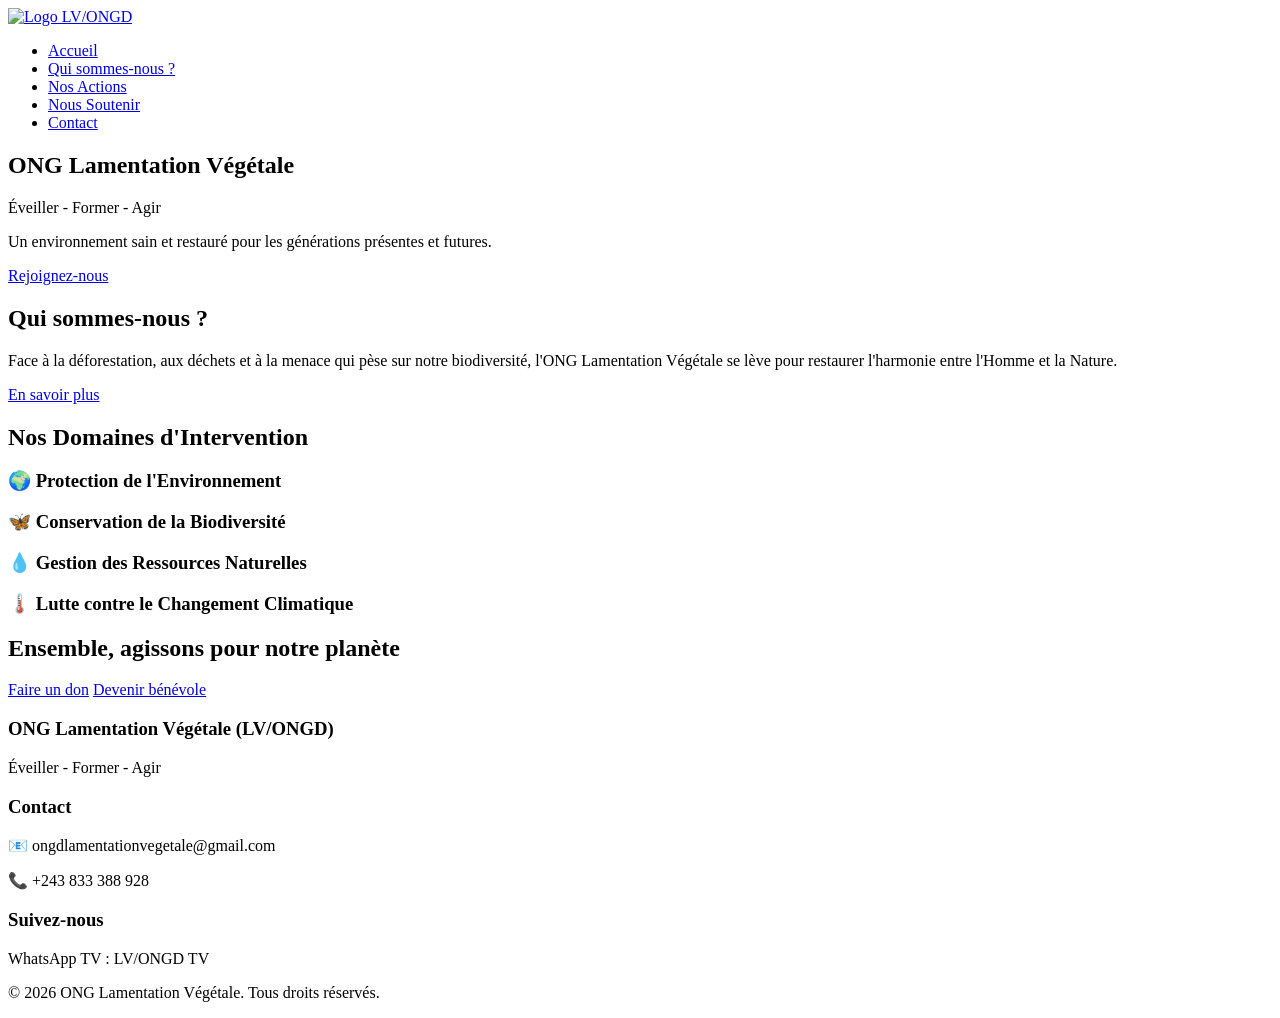
==== index.html @ e4515ab0 "Add initial HTML structure for ONG Lamentation Végétale" ====
<!DOCTYPE html>
<html lang="fr">
<head>
    <meta charset="UTF-8">
    <meta name="viewport" content="width=device-width, initial-scale=1.0">
    <title>ONG Lamentation Végétale (LV/ONGD)</title>
    <meta name="description" content="ONG Lamentation Végétale : protection de l'environnement, biodiversité et climat.">
    <link rel="stylesheet" href="assets/css/style.css">
    <link rel="icon" href="assets/images/logo.png">
</head>
<body>

<header>
    <nav>
        <a href="index.html">
            <img src="assets/images/logo.png" alt="Logo LV/ONGD" class="logo">
        </a>
        <ul>
            <li><a href="index.html">Accueil</a></li>
            <li><a href="qui-sommes-nous.html">Qui sommes-nous ?</a></li>
            <li><a href="nos-actions.html">Nos Actions</a></li>
            <li><a href="nous-soutenir.html">Nous Soutenir</a></li>
            <li><a href="contact.html">Contact</a></li>
        </ul>
    </nav>
</header>

<section class="hero">
    <h1>ONG Lamentation Végétale</h1>
    <p class="devise">Éveiller - Former - Agir</p>
    <p class="slogan">Un environnement sain et restauré pour les générations présentes et futures.</p>
    <a href="nous-soutenir.html" class="btn-primary">Rejoignez-nous</a>
</section>

<section class="presentation">
    <h2>Qui sommes-nous ?</h2>
    <p>Face à la déforestation, aux déchets et à la menace qui pèse sur notre biodiversité, l'ONG Lamentation Végétale se lève pour restaurer l'harmonie entre l'Homme et la Nature.</p>
    <a href="qui-sommes-nous.html" class="btn-secondary">En savoir plus</a>
</section>

<section class="domaines">
    <h2>Nos Domaines d'Intervention</h2>
    <div class="cards">
        <div class="card">
            <h3>🌍 Protection de l'Environnement</h3>
        </div>
        <div class="card">
            <h3>🦋 Conservation de la Biodiversité</h3>
        </div>
        <div class="card">
            <h3>💧 Gestion des Ressources Naturelles</h3>
        </div>
        <div class="card">
            <h3>🌡️ Lutte contre le Changement Climatique</h3>
        </div>
    </div>
</section>

<section class="cta">
    <h2>Ensemble, agissons pour notre planète</h2>
    <a href="nous-soutenir.html" class="btn-primary">Faire un don</a>
    <a href="contact.html" class="btn-secondary">Devenir bénévole</a>
</section>

<footer>
    <div class="footer-content">
        <div>
            <h3>ONG Lamentation Végétale (LV/ONGD)</h3>
            <p>Éveiller - Former - Agir</p>
        </div>
        <div>
            <h3>Contact</h3>
            <p>📧 ongdlamentationvegetale@gmail.com</p>
            <p>📞 +243 833 388 928</p>
        </div>
        <div>
            <h3>Suivez-nous</h3>
            <p>WhatsApp TV : LV/ONGD TV</p>
        </div>
    </div>
    <p class="copyright">© 2026 ONG Lamentation Végétale. Tous droits réservés.</p>
</footer>

</body>
</html>
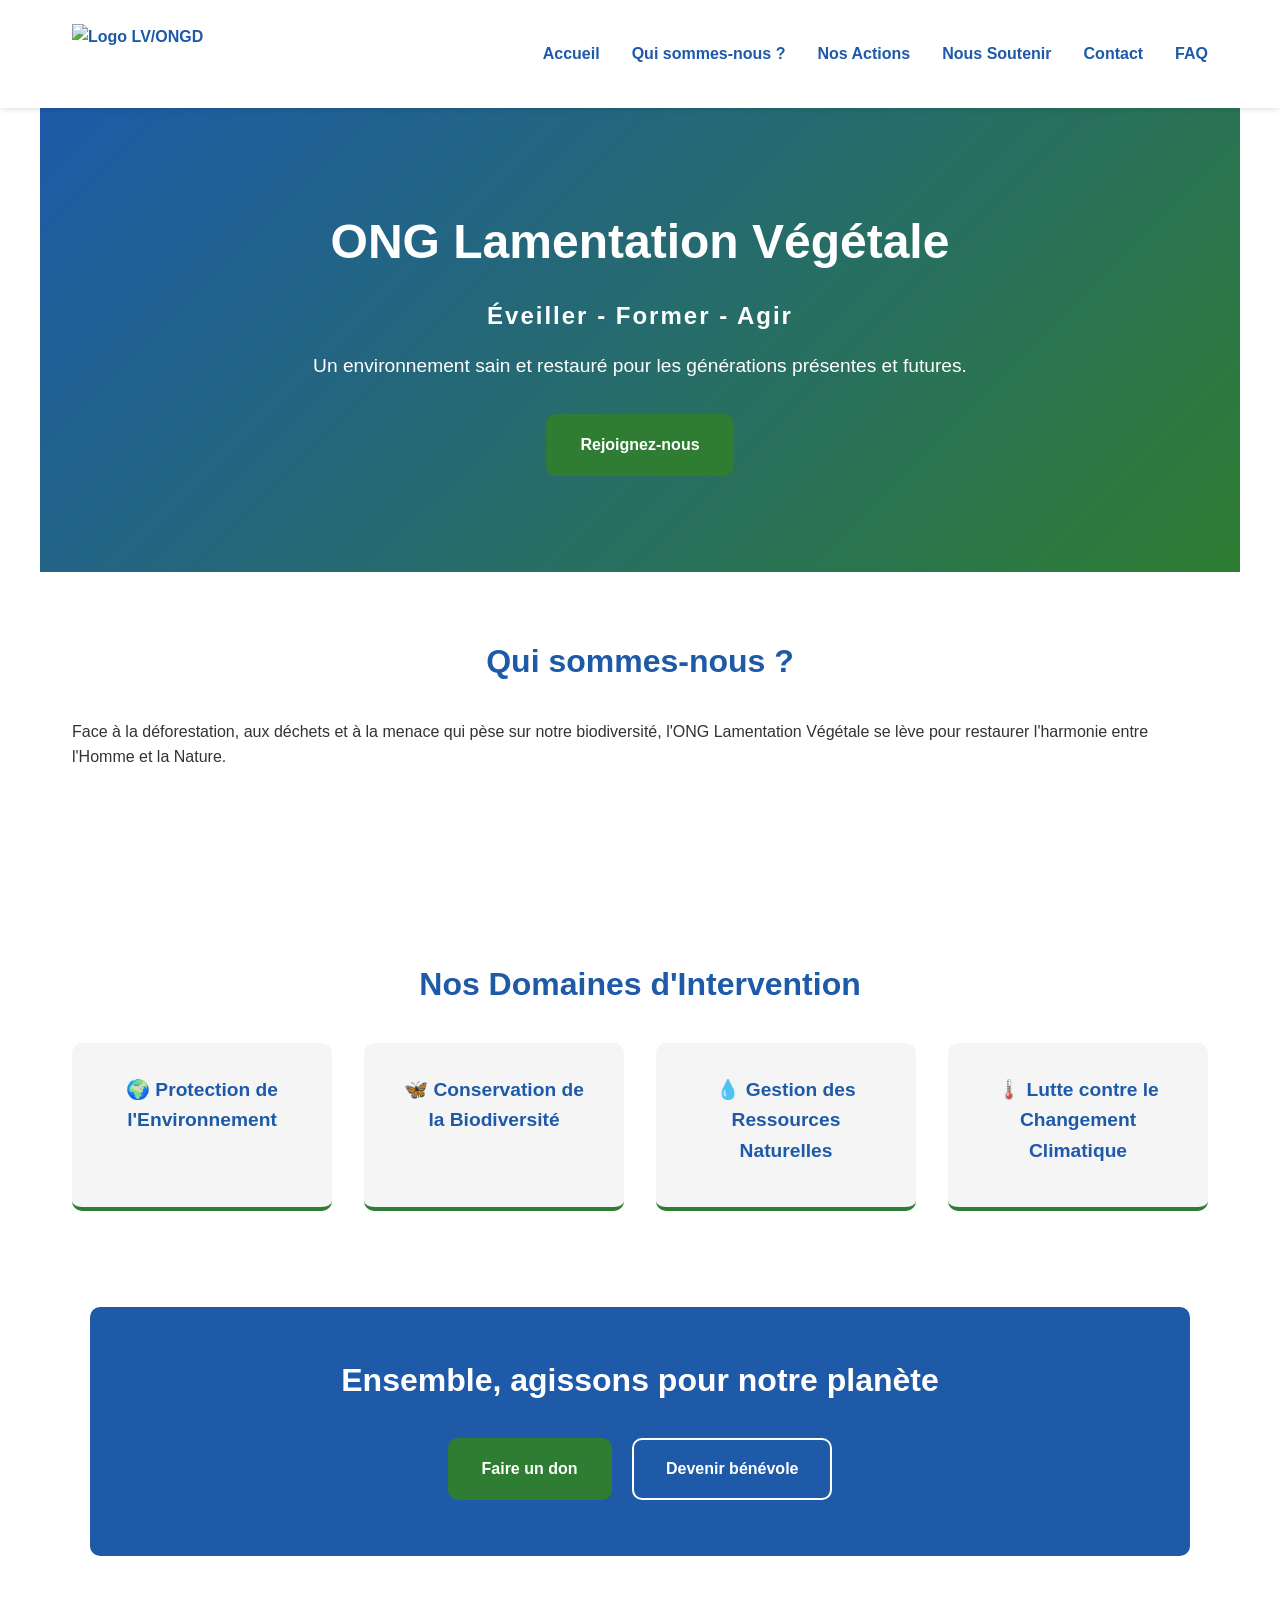
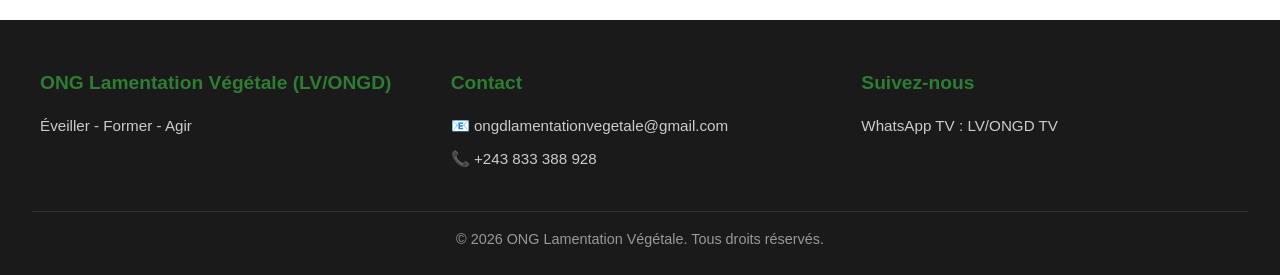
==== commit 0c33667b: "Add FAQ link to navigation menu" ====
--- a/index.html
+++ b/index.html
@@ -21,6 +21,7 @@
             <li><a href="nos-actions.html">Nos Actions</a></li>
             <li><a href="nous-soutenir.html">Nous Soutenir</a></li>
             <li><a href="contact.html">Contact</a></li>
+            <li><a href="faq.html">FAQ</a></li>
         </ul>
     </nav>
 </header>
--- a/assets/css/style.css
+++ b/assets/css/style.css
@@ -0,0 +1,819 @@
+/* ============================================
+   ONG LAMENTATION VÉGÉTALE (LV/ONGD)
+   Feuille de style principale
+   ============================================ */
+
+/* --------------------------------------------
+   1. VARIABLES GLOBALES
+   -------------------------------------------- */
+:root {
+    --bleu-fonce: #1E5AA8;
+    --bleu-clair: #4A90D9;
+    --vert: #2E7D32;
+    --vert-fonce: #1B5E20;
+    --blanc: #FFFFFF;
+    --gris-clair: #F5F5F5;
+    --gris-moyen: #E0E0E0;
+    --texte: #333333;
+    --texte-clair: #666666;
+    --ombre: 0 2px 5px rgba(0,0,0,0.1);
+    --ombre-forte: 0 4px 15px rgba(0,0,0,0.15);
+    --radius: 10px;
+    --transition: all 0.3s ease;
+}
+
+/* --------------------------------------------
+   2. RESET & BASE
+   -------------------------------------------- */
+* {
+    margin: 0;
+    padding: 0;
+    box-sizing: border-box;
+}
+
+html {
+    scroll-behavior: smooth;
+}
+
+body {
+    font-family: 'Open Sans', 'Segoe UI', Arial, sans-serif;
+    color: var(--texte);
+    line-height: 1.6;
+    background: var(--blanc);
+}
+
+img {
+    max-width: 100%;
+    height: auto;
+    display: block;
+}
+
+a {
+    color: var(--bleu-fonce);
+    text-decoration: none;
+    transition: var(--transition);
+}
+
+a:hover {
+    color: var(--vert);
+}
+
+/* --------------------------------------------
+   3. EN-TÊTE & NAVIGATION
+   -------------------------------------------- */
+header {
+    background: var(--blanc);
+    box-shadow: var(--ombre);
+    position: sticky;
+    top: 0;
+    z-index: 1000;
+}
+
+nav {
+    display: flex;
+    justify-content: space-between;
+    align-items: center;
+    padding: 1rem 2rem;
+    max-width: 1200px;
+    margin: 0 auto;
+}
+
+.logo {
+    height: 60px;
+    width: auto;
+}
+
+nav ul {
+    display: flex;
+    list-style: none;
+    gap: 2rem;
+}
+
+nav a {
+    text-decoration: none;
+    color: var(--bleu-fonce);
+    font-weight: 600;
+    font-size: 1rem;
+    padding: 0.5rem 0;
+    position: relative;
+    transition: var(--transition);
+}
+
+nav a:hover {
+    color: var(--vert);
+}
+
+nav a::after {
+    content: '';
+    position: absolute;
+    bottom: 0;
+    left: 0;
+    width: 0;
+    height: 2px;
+    background: var(--vert);
+    transition: width 0.3s;
+}
+
+nav a:hover::after {
+    width: 100%;
+}
+
+/* --------------------------------------------
+   4. BANNIÈRE (HERO)
+   -------------------------------------------- */
+.hero {
+    background: linear-gradient(135deg, var(--bleu-fonce), var(--vert));
+    color: var(--blanc);
+    padding: 6rem 2rem;
+    text-align: center;
+}
+
+.hero h1 {
+    font-size: 3rem;
+    margin-bottom: 1rem;
+    font-weight: 800;
+}
+
+.devise {
+    font-size: 1.5rem;
+    font-weight: bold;
+    margin-bottom: 1rem;
+    letter-spacing: 2px;
+}
+
+.slogan {
+    font-size: 1.2rem;
+    margin-bottom: 2rem;
+    max-width: 700px;
+    margin-left: auto;
+    margin-right: auto;
+}
+
+/* --------------------------------------------
+   5. BOUTONS
+   -------------------------------------------- */
+.btn-primary {
+    display: inline-block;
+    background: var(--vert);
+    color: var(--blanc);
+    padding: 1rem 2rem;
+    border-radius: var(--radius);
+    text-decoration: none;
+    font-weight: bold;
+    transition: var(--transition);
+    border: 2px solid var(--vert);
+    cursor: pointer;
+    font-size: 1rem;
+}
+
+.btn-primary:hover {
+    background: var(--vert-fonce);
+    border-color: var(--vert-fonce);
+    transform: translateY(-2px);
+    box-shadow: var(--ombre-forte);
+    color: var(--blanc);
+}
+
+.btn-secondary {
+    display: inline-block;
+    background: transparent;
+    color: var(--blanc);
+    border: 2px solid var(--blanc);
+    padding: 1rem 2rem;
+    border-radius: var(--radius);
+    text-decoration: none;
+    font-weight: bold;
+    transition: var(--transition);
+    cursor: pointer;
+    font-size: 1rem;
+}
+
+.btn-secondary:hover {
+    background: var(--blanc);
+    color: var(--bleu-fonce);
+    transform: translateY(-2px);
+}
+
+.btn-outline {
+    display: inline-block;
+    background: transparent;
+    color: var(--bleu-fonce);
+    border: 2px solid var(--bleu-fonce);
+    padding: 1rem 2rem;
+    border-radius: var(--radius);
+    text-decoration: none;
+    font-weight: bold;
+    transition: var(--transition);
+    cursor: pointer;
+    font-size: 1rem;
+}
+
+.btn-outline:hover {
+    background: var(--bleu-fonce);
+    color: var(--blanc);
+    transform: translateY(-2px);
+}
+
+/* --------------------------------------------
+   6. SECTIONS GÉNÉRALES
+   -------------------------------------------- */
+section {
+    padding: 4rem 2rem;
+    max-width: 1200px;
+    margin: 0 auto;
+}
+
+section h2 {
+    font-size: 2rem;
+    color: var(--bleu-fonce);
+    margin-bottom: 2rem;
+    text-align: center;
+}
+
+/* --------------------------------------------
+   7. PAGE HEADER (pour pages internes)
+   -------------------------------------------- */
+.page-header {
+    background: linear-gradient(135deg, var(--bleu-fonce), var(--vert));
+    color: var(--blanc);
+    padding: 4rem 2rem;
+    text-align: center;
+    max-width: 100%;
+}
+
+.page-header h1 {
+    font-size: 2.5rem;
+    margin-bottom: 0.5rem;
+    font-weight: 800;
+}
+
+.page-header p {
+    font-size: 1.2rem;
+    opacity: 0.95;
+}
+
+/* --------------------------------------------
+   8. CONTENU (pages internes)
+   -------------------------------------------- */
+.content {
+    max-width: 900px;
+    margin: 0 auto;
+    padding: 3rem 2rem;
+}
+
+.content h2 {
+    color: var(--bleu-fonce);
+    margin-top: 2rem;
+    margin-bottom: 1rem;
+    font-size: 1.8rem;
+    text-align: left;
+    border-bottom: 3px solid var(--vert);
+    padding-bottom: 0.5rem;
+}
+
+.content h3 {
+    color: var(--vert);
+    margin-top: 1.5rem;
+    margin-bottom: 0.5rem;
+    font-size: 1.3rem;
+}
+
+.content p {
+    margin-bottom: 1rem;
+    text-align: justify;
+    font-size: 1.05rem;
+}
+
+.content ul {
+    margin-left: 2rem;
+    margin-bottom: 1.5rem;
+}
+
+.content li {
+    margin-bottom: 0.5rem;
+    font-size: 1.05rem;
+}
+
+/* --------------------------------------------
+   9. CITATION (BLOCKQUOTE)
+   -------------------------------------------- */
+blockquote {
+    background: var(--gris-clair);
+    border-left: 5px solid var(--vert);
+    padding: 1.5rem;
+    margin: 1.5rem 0;
+    font-style: italic;
+    font-size: 1.2rem;
+    color: var(--bleu-fonce);
+    border-radius: 0 var(--radius) var(--radius) 0;
+}
+
+/* --------------------------------------------
+   10. BOÎTE DEVISE
+   -------------------------------------------- */
+.devise-box {
+    background: var(--gris-clair);
+    padding: 2rem;
+    border-radius: var(--radius);
+    text-align: center;
+    margin: 2rem 0;
+    border: 2px solid var(--vert);
+}
+
+.devise-box h3 {
+    color: var(--bleu-fonce);
+    font-size: 1.5rem;
+    margin-bottom: 1rem;
+    letter-spacing: 2px;
+}
+
+.devise-box p {
+    text-align: center;
+    margin-bottom: 0.5rem;
+}
+
+/* --------------------------------------------
+   11. CARTES (Domaines d'intervention)
+   -------------------------------------------- */
+.cards {
+    display: grid;
+    grid-template-columns: repeat(auto-fit, minmax(250px, 1fr));
+    gap: 2rem;
+}
+
+.card {
+    background: var(--gris-clair);
+    padding: 2rem;
+    border-radius: var(--radius);
+    text-align: center;
+    transition: var(--transition);
+    border-bottom: 4px solid var(--vert);
+}
+
+.card:hover {
+    transform: translateY(-5px);
+    box-shadow: var(--ombre-forte);
+    background: var(--blanc);
+}
+
+.card h3 {
+    color: var(--bleu-fonce);
+    font-size: 1.2rem;
+    margin-bottom: 0.5rem;
+}
+
+.card p {
+    color: var(--texte-clair);
+    font-size: 0.95rem;
+}
+
+/* --------------------------------------------
+   12. APPEL À L'ACTION (CTA)
+   -------------------------------------------- */
+.cta {
+    background: var(--bleu-fonce);
+    color: var(--blanc);
+    text-align: center;
+    border-radius: var(--radius);
+    padding: 3rem 2rem;
+    margin: 2rem auto;
+    max-width: 1100px;
+}
+
+.cta h2 {
+    color: var(--blanc);
+    margin-bottom: 1.5rem;
+}
+
+.cta a {
+    margin: 0.5rem;
+}
+
+/* --------------------------------------------
+   13. GALERIE PHOTOS
+   -------------------------------------------- */
+.galerie {
+    display: grid;
+    grid-template-columns: repeat(auto-fit, minmax(250px, 1fr));
+    gap: 1rem;
+    padding: 2rem 0;
+}
+
+.galerie img {
+    width: 100%;
+    height: 250px;
+    object-fit: cover;
+    border-radius: var(--radius);
+    transition: var(--transition);
+    cursor: pointer;
+}
+
+.galerie img:hover {
+    transform: scale(1.05);
+    box-shadow: var(--ombre-forte);
+}
+
+/* --------------------------------------------
+   14. FORMULAIRES
+   -------------------------------------------- */
+form {
+    max-width: 600px;
+    margin: 2rem auto;
+    padding: 2rem;
+    background: var(--gris-clair);
+    border-radius: var(--radius);
+}
+
+form label {
+    display: block;
+    margin-bottom: 0.5rem;
+    color: var(--bleu-fonce);
+    font-weight: 600;
+}
+
+form input,
+form textarea,
+form select {
+    width: 100%;
+    padding: 0.8rem;
+    margin-bottom: 1rem;
+    border: 2px solid var(--gris-moyen);
+    border-radius: 5px;
+    font-size: 1rem;
+    font-family: inherit;
+    transition: var(--transition);
+}
+
+form input:focus,
+form textarea:focus,
+form select:focus {
+    outline: none;
+    border-color: var(--vert);
+    box-shadow: 0 0 0 3px rgba(46, 125, 50, 0.1);
+}
+
+form textarea {
+    min-height: 150px;
+    resize: vertical;
+}
+
+form button {
+    width: 100%;
+    margin-top: 0.5rem;
+}
+
+/* --------------------------------------------
+   15. FAQ (Accordéon)
+   -------------------------------------------- */
+.faq-item {
+    background: var(--gris-clair);
+    border-radius: var(--radius);
+    margin-bottom: 1rem;
+    overflow: hidden;
+    border-left: 5px solid var(--vert);
+}
+
+.faq-question {
+    padding: 1.5rem;
+    font-weight: 700;
+    color: var(--bleu-fonce);
+    cursor: pointer;
+    font-size: 1.1rem;
+    display: flex;
+    justify-content: space-between;
+    align-items: center;
+    transition: var(--transition);
+}
+
+.faq-question:hover {
+    background: var(--gris-moyen);
+}
+
+.faq-answer {
+    padding: 0 1.5rem 1.5rem;
+    color: var(--texte);
+    font-size: 1rem;
+    line-height: 1.7;
+}
+
+/* --------------------------------------------
+   16. CONTACT INFO
+   -------------------------------------------- */
+.contact-info {
+    display: grid;
+    grid-template-columns: repeat(auto-fit, minmax(250px, 1fr));
+    gap: 2rem;
+    margin: 2rem 0;
+}
+
+.contact-card {
+    background: var(--gris-clair);
+    padding: 2rem;
+    border-radius: var(--radius);
+    text-align: center;
+    border-top: 4px solid var(--vert);
+}
+
+.contact-card h3 {
+    color: var(--bleu-fonce);
+    margin-bottom: 1rem;
+}
+
+.contact-card p {
+    color: var(--texte);
+    margin-bottom: 0.5rem;
+}
+
+.contact-card a {
+    color: var(--vert);
+    font-weight: 600;
+}
+
+/* --------------------------------------------
+   17. PIED DE PAGE
+   -------------------------------------------- */
+footer {
+    background: #1a1a1a;
+    color: var(--blanc);
+    padding: 3rem 2rem 1rem;
+    margin-top: 4rem;
+}
+
+.footer-content {
+    display: grid;
+    grid-template-columns: repeat(auto-fit, minmax(250px, 1fr));
+    gap: 2rem;
+    max-width: 1200px;
+    margin: 0 auto;
+}
+
+footer h3 {
+    color: var(--vert);
+    margin-bottom: 1rem;
+    font-size: 1.2rem;
+}
+
+footer p {
+    margin-bottom: 0.5rem;
+    color: #CCCCCC;
+    font-size: 0.95rem;
+}
+
+footer a {
+    color: var(--vert);
+}
+
+footer a:hover {
+    color: var(--bleu-clair);
+}
+
+.copyright {
+    text-align: center;
+    margin-top: 2rem;
+    padding-top: 1rem;
+    border-top: 1px solid #333;
+    color: #999999;
+    font-size: 0.9rem;
+}
+
+/* --------------------------------------------
+   18. RESPONSIVE (Mobile & Tablette)
+   -------------------------------------------- */
+@media (max-width: 768px) {
+    nav {
+        flex-direction: column;
+        gap: 1rem;
+        padding: 1rem;
+    }
+    
+    .logo {
+        height: 50px;
+    }
+    
+    nav ul {
+        flex-direction: column;
+        text-align: center;
+        gap: 0.5rem;
+        width: 100%;
+    }
+    
+    nav a {
+        display: block;
+        padding: 0.5rem;
+    }
+    
+    .hero {
+        padding: 4rem 1rem;
+    }
+    
+    .hero h1 {
+        font-size: 2rem;
+    }
+    
+    .devise {
+        font-size: 1.2rem;
+    }
+    
+    .slogan {
+        font-size: 1rem;
+    }
+    
+    .page-header {
+        padding: 3rem 1rem;
+    }
+    
+    .page-header h1 {
+        font-size: 1.8rem;
+    }
+    
+    section {
+        padding: 3rem 1rem;
+    }
+    
+    section h2 {
+        font-size: 1.6rem;
+    }
+    
+    .content {
+        padding: 2rem 1rem;
+    }
+    
+    .content h2 {
+        font-size: 1.5rem;
+    }
+    
+    .cta {
+        padding: 2rem 1rem;
+    }
+    
+    .cta a {
+        display: block;
+        margin: 0.5rem 0;
+    }
+    
+    .galerie {
+        grid-template-columns: 1fr;
+    }
+    
+    form {
+        padding: 1.5rem;
+    }
+}
+
+@media (max-width: 480px) {
+    .hero h1 {
+        font-size: 1.6rem;
+    }
+    
+    .devise {
+        font-size: 1rem;
+        letter-spacing: 1px;
+    }
+    
+    .btn-primary,
+    .btn-secondary,
+    .btn-outline {
+        display: block;
+        width: 100%;
+        text-align: center;
+        margin: 0.5rem 0;
+    }
+}
+
+/* --------------------------------------------
+   19. UTILITAIRES
+   -------------------------------------------- */
+.text-center {
+    text-align: center;
+}
+
+.mt-1 { margin-top: 1rem; }
+.mt-2 { margin-top: 2rem; }
+.mb-1 { margin-bottom: 1rem; }
+.mb-2 { margin-bottom: 2rem; }
+
+.highlight {
+    color: var(--vert);
+    font-weight: bold;
+}
+
+/* --------------------------------------------
+   20. ANIMATIONS
+   -------------------------------------------- */
+@keyframes fadeIn {
+    from {
+        opacity: 0;
+        transform: translateY(20px);
+    }
+    to {
+        opacity: 1;
+        transform: translateY(0);
+    }
+}
+
+.hero h1,
+.hero .devise,
+.hero .slogan {
+    animation: fadeIn 1s ease-out;
+}
+
+.card {
+    animation: fadeIn 0.6s ease-out;
+}
+/* --------------------------------------------
+   BOÎTE DE DON / BÉNÉVOLAT / PARTENARIAT
+   -------------------------------------------- */
+.don-box {
+    background: var(--gris-clair);
+    padding: 2rem;
+    border-radius: var(--radius);
+    margin: 1.5rem 0;
+    border-left: 5px solid var(--vert);
+}
+
+.don-box h4 {
+    color: var(--bleu-fonce);
+    font-size: 1.2rem;
+    margin-bottom: 1rem;
+}
+
+.don-box p {
+    margin-bottom: 0.5rem;
+    text-align: left;
+}
+
+.don-box ul {
+    margin-left: 1.5rem;
+    margin-bottom: 1.5rem;
+}
+
+.don-box li {
+    margin-bottom: 0.5rem;
+}
+
+.don-box .btn-primary {
+    margin-top: 1rem;
+}
+
+.share-box {
+    background: var(--bleu-fonce);
+    color: var(--blanc);
+    padding: 1.5rem;
+    border-radius: var(--radius);
+    text-align: center;
+    margin: 1.5rem 0;
+}
+
+.share-box a {
+    color: var(--blanc);
+    text-decoration: underline;
+    font-weight: bold;
+}
+
+.share-box a:hover {
+    color: #FFD700;
+   }
+/* --------------------------------------------
+   FAQ - ACCORDÉON
+   -------------------------------------------- */
+.faq-item {
+    background: var(--gris-clair);
+    border-radius: var(--radius);
+    margin-bottom: 1rem;
+    overflow: hidden;
+    border-left: 5px solid var(--vert);
+    transition: var(--transition);
+}
+
+.faq-item:hover {
+    box-shadow: var(--ombre);
+}
+
+.faq-question {
+    padding: 1.5rem;
+    font-weight: 700;
+    color: var(--bleu-fonce);
+    cursor: pointer;
+    font-size: 1.1rem;
+    transition: var(--transition);
+}
+
+.faq-question:hover {
+    background: var(--gris-moyen);
+}
+
+.faq-answer {
+    padding: 0 1.5rem 1.5rem;
+    color: var(--texte);
+    font-size: 1rem;
+    line-height: 1.7;
+    display: none;
+}
+
+.faq-item:hover .faq-answer {
+    display: block;
+}
+
+/* --------------------------------------------
+   FIN DU FICHIER
+   -------------------------------------------- */
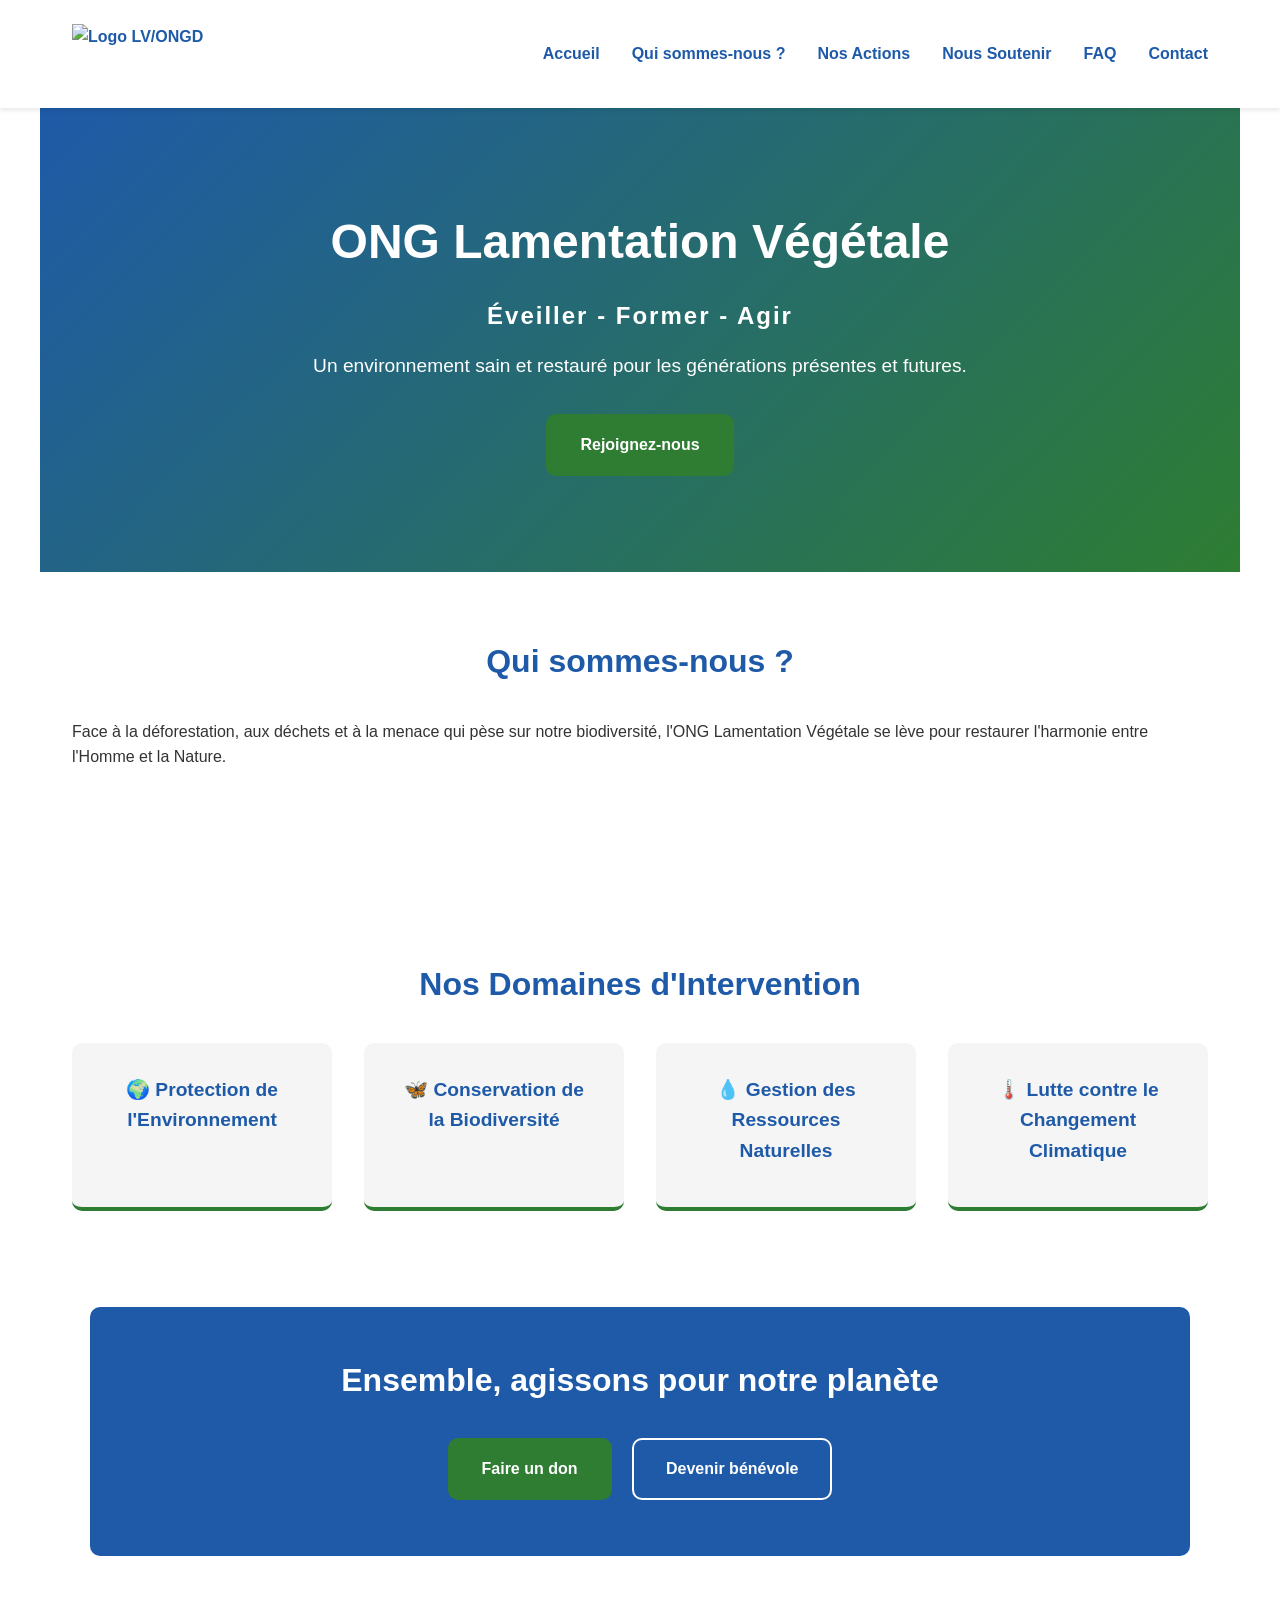
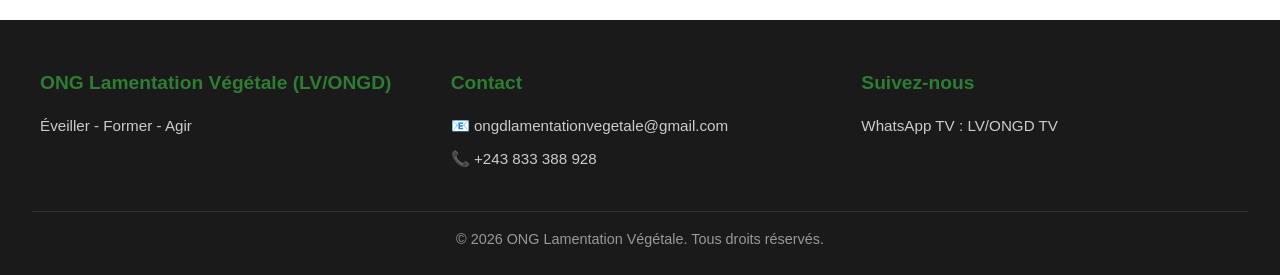
==== commit 24963b47: "Reorder Contact link in navigation menu" ====
--- a/index.html
+++ b/index.html
@@ -20,8 +20,8 @@
             <li><a href="qui-sommes-nous.html">Qui sommes-nous ?</a></li>
             <li><a href="nos-actions.html">Nos Actions</a></li>
             <li><a href="nous-soutenir.html">Nous Soutenir</a></li>
+            <li><a href="faq.html">FAQ</a></li>
             <li><a href="contact.html">Contact</a></li>
-            <li><a href="faq.html">FAQ</a></li>
         </ul>
     </nav>
 </header>
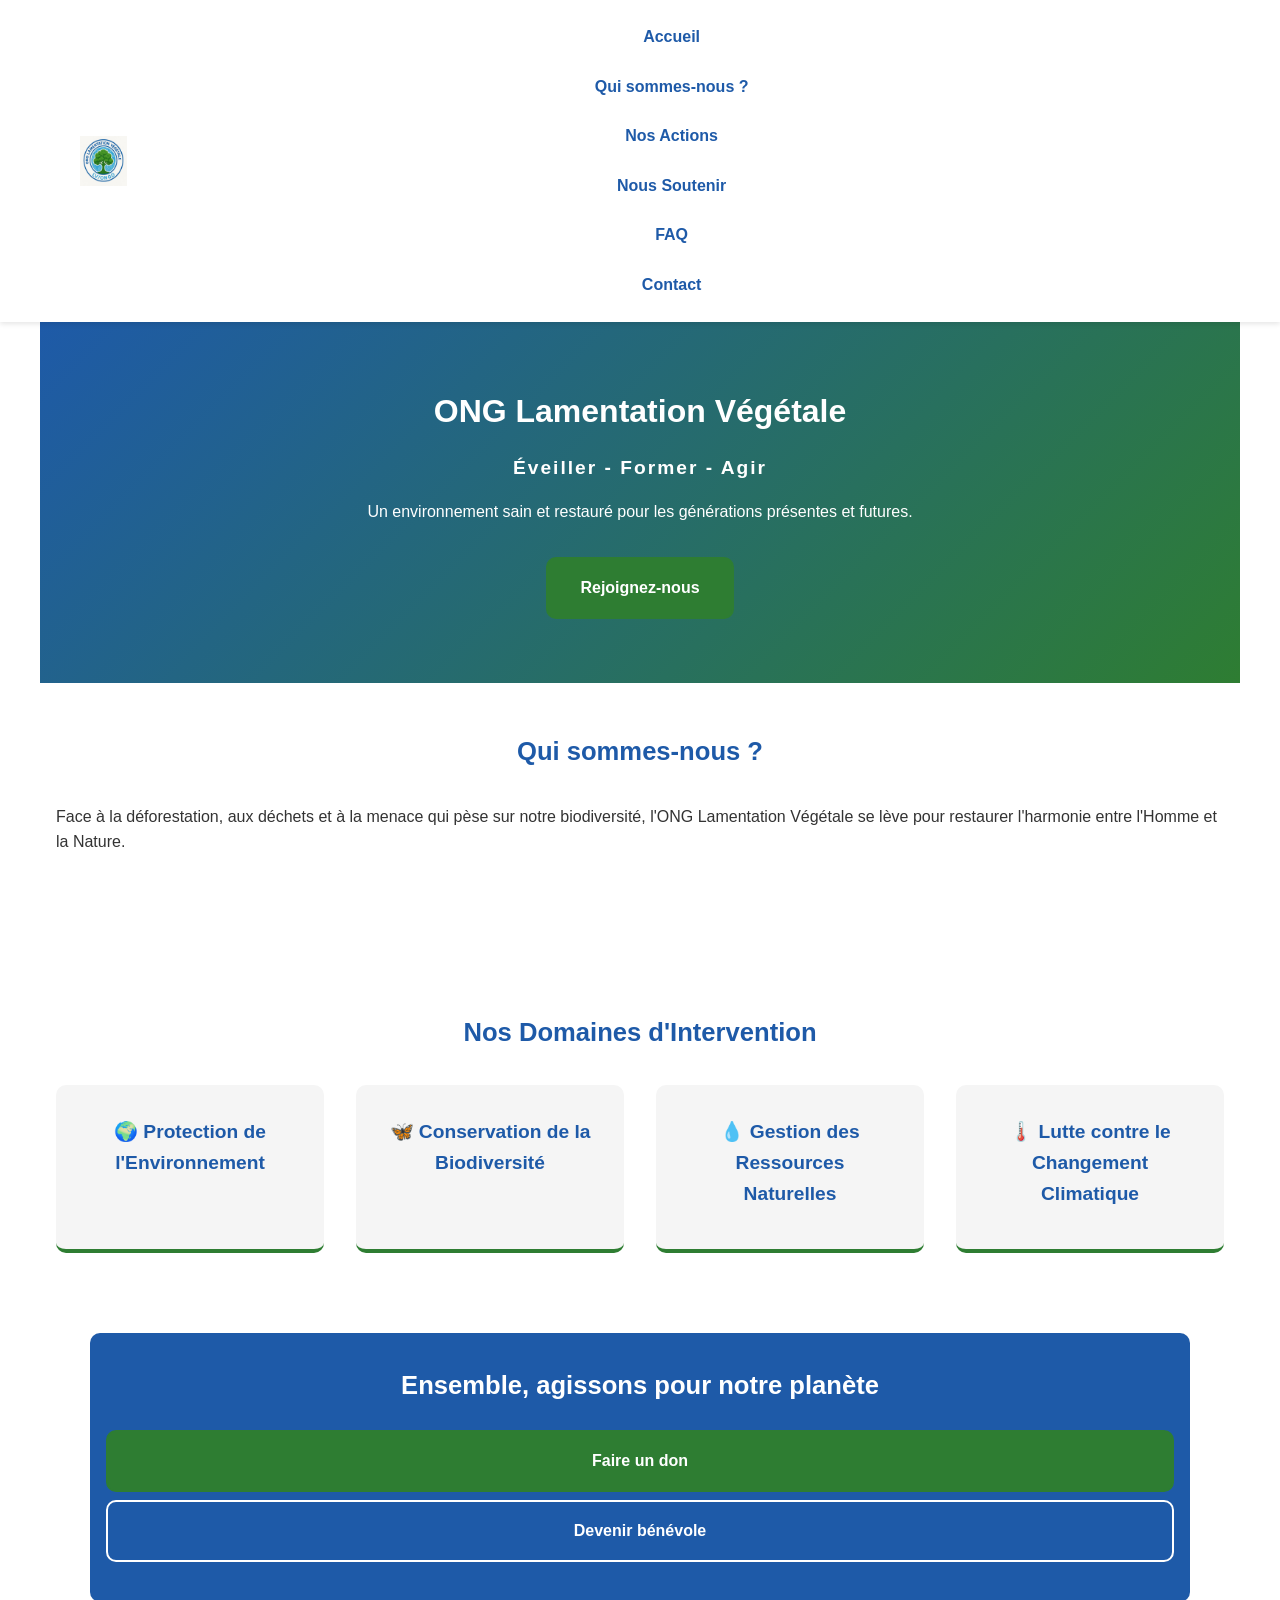
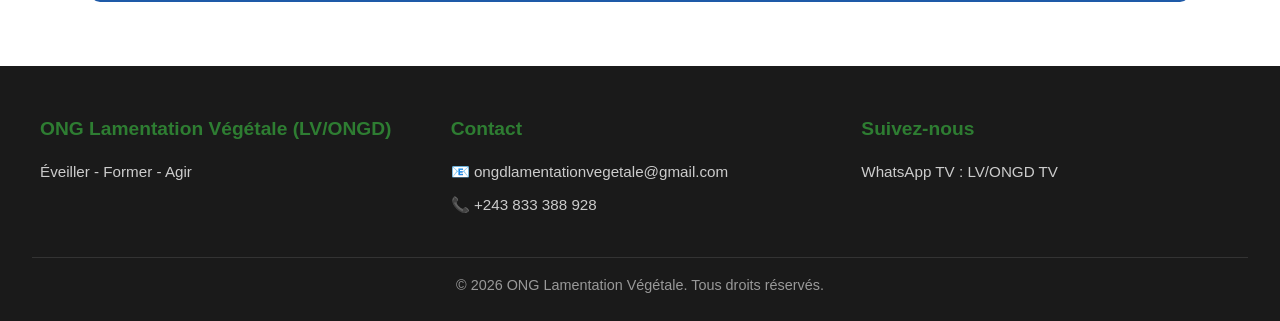
==== commit 974628d6: "Implement responsive navigation menu toggle Added a toggle button for the navigation menu and implem" ====
--- a/index.html
+++ b/index.html
@@ -12,18 +12,19 @@
 
 <header>
     <nav>
-        <a href="index.html">
-            <img src="assets/images/logo.png" alt="Logo LV/ONGD" class="logo">
-        </a>
-        <ul>
-            <li><a href="index.html">Accueil</a></li>
-            <li><a href="qui-sommes-nous.html">Qui sommes-nous ?</a></li>
-            <li><a href="nos-actions.html">Nos Actions</a></li>
-            <li><a href="nous-soutenir.html">Nous Soutenir</a></li>
-            <li><a href="faq.html">FAQ</a></li>
-            <li><a href="contact.html">Contact</a></li>
-        </ul>
-    </nav>
+    <a href="index.html">
+        <img src="assets/images/logo.png" alt="Logo LV/ONGD" class="logo">
+    </a>
+    <button class="menu-toggle" onclick="toggleMenu()" aria-label="Menu">☰</button>
+    <ul id="menu">
+        <li><a href="index.html">Accueil</a></li>
+        <li><a href="qui-sommes-nous.html">Qui sommes-nous ?</a></li>
+        <li><a href="nos-actions.html">Nos Actions</a></li>
+        <li><a href="nous-soutenir.html">Nous Soutenir</a></li>
+        <li><a href="faq.html">FAQ</a></li>
+        <li><a href="contact.html">Contact</a></li>
+    </ul>
+        </nav>
 </header>
 
 <section class="hero">
@@ -81,6 +82,11 @@
     </div>
     <p class="copyright">© 2026 ONG Lamentation Végétale. Tous droits réservés.</p>
 </footer>
+    <script>
+function toggleMenu() {
+    document.getElementById('menu').classList.toggle('active');
+}
+                                                              </script>
 
 </body>
 </html>
--- a/assets/css/style.css
+++ b/assets/css/style.css
@@ -575,16 +575,154 @@
     color: #999999;
     font-size: 0.9rem;
 }
+/* Bouton hamburger - caché sur PC */
+.menu-toggle {
+    display: none;
+    background: none;
+    border: none;
+    font-size: 1.8rem;
+    color: var(--bleu-fonce);
+    cursor: pointer;
+    padding: 0.5rem;
+    line-height: 1;
+}
 
 /* --------------------------------------------
    18. RESPONSIVE (Mobile & Tablette)
    -------------------------------------------- */
 @media (max-width: 768px) {
     nav {
+        padding: 1rem;
+        position: relative;
+    }
+    
+    .logo {
+        height: 45px;
+    }
+    
+    .menu-toggle {
+        display: block;
+    }
+    
+    nav ul {
+        display: none;
         flex-direction: column;
-        gap: 1rem;
+        width: 100%;
+        text-align: center;
+        gap: 0;
+        margin-top: 1rem;
+        background: var(--blanc);
+        border-radius: var(--radius);
+        box-shadow: var(--ombre);
+        border: 1px solid var(--gris-moyen);
+        overflow: hidden;
+    }
+    
+    nav ul.active {
+        display: flex;
+    }
+    
+    nav ul li {
+        width: 100%;
+        border-bottom: 1px solid var(--gris-moyen);
+    }
+    
+    nav ul li:last-child {
+        border-bottom: none;
+    }
+    
+    nav a {
+        display: block;
         padding: 1rem;
-    }
+        font-size: 1rem;
+    }
+    
+    nav a::after {
+        display: none;
+    }
+    
+    .hero {
+        padding: 3rem 1.5rem;
+    }
+    
+    .hero h1 {
+        font-size: 1.9rem;
+    }
+    
+    .devise {
+        font-size: 1.1rem;
+    }
+    
+    .slogan {
+        font-size: 0.95rem;
+    }
+    
+    .page-header {
+        padding: 2.5rem 1.5rem;
+    }
+    
+    .page-header h1 {
+        font-size: 1.7rem;
+    }
+    
+    section {
+        padding: 2.5rem 1.2rem;
+    }
+    
+    section h2 {
+        font-size: 1.4rem;
+    }
+    
+    .content {
+        padding: 2rem 1.2rem;
+    }
+    
+    .content h2 {
+        font-size: 1.3rem;
+    }
+    
+    .cta {
+        padding: 2rem 1.2rem;
+    }
+    
+    .cta a {
+        display: block;
+        margin: 0.5rem 0;
+        width: 100%;
+        text-align: center;
+    }
+    
+    .galerie {
+        grid-template-columns: 1fr;
+    }
+    
+    form {
+        padding: 1.5rem;
+    }
+    
+    .cards {
+        grid-template-columns: 1fr;
+    }
+    
+    .contact-info {
+        grid-template-columns: 1fr;
+    }
+    
+    /* FOOTER MOBILE */
+    .footer-content {
+        grid-template-columns: 1fr;
+        text-align: center;
+        gap: 1.5rem;
+    }
+    
+    footer {
+        padding: 2rem 1.2rem 1rem;
+    }
+    
+    footer h3 {
+        margin-top: 0.5rem;
+    }
+}
     
     .logo {
         height: 50px;
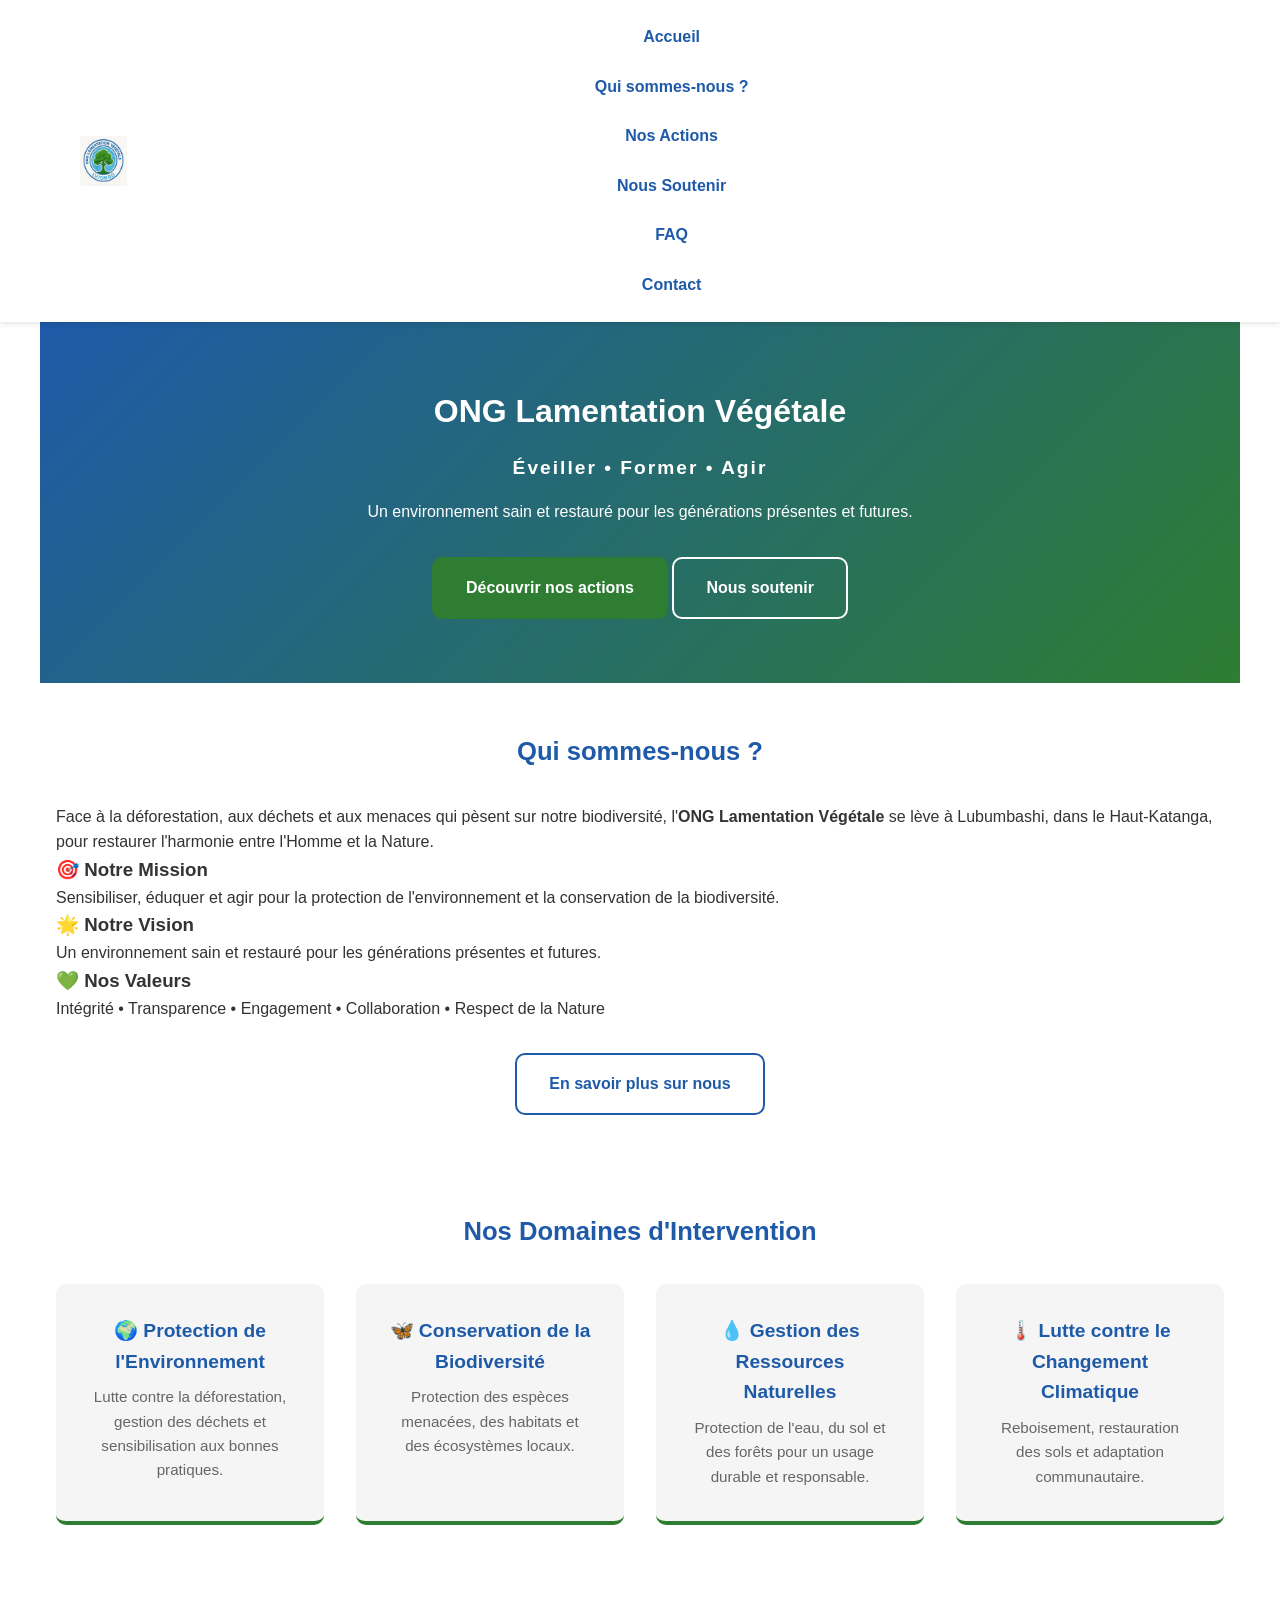
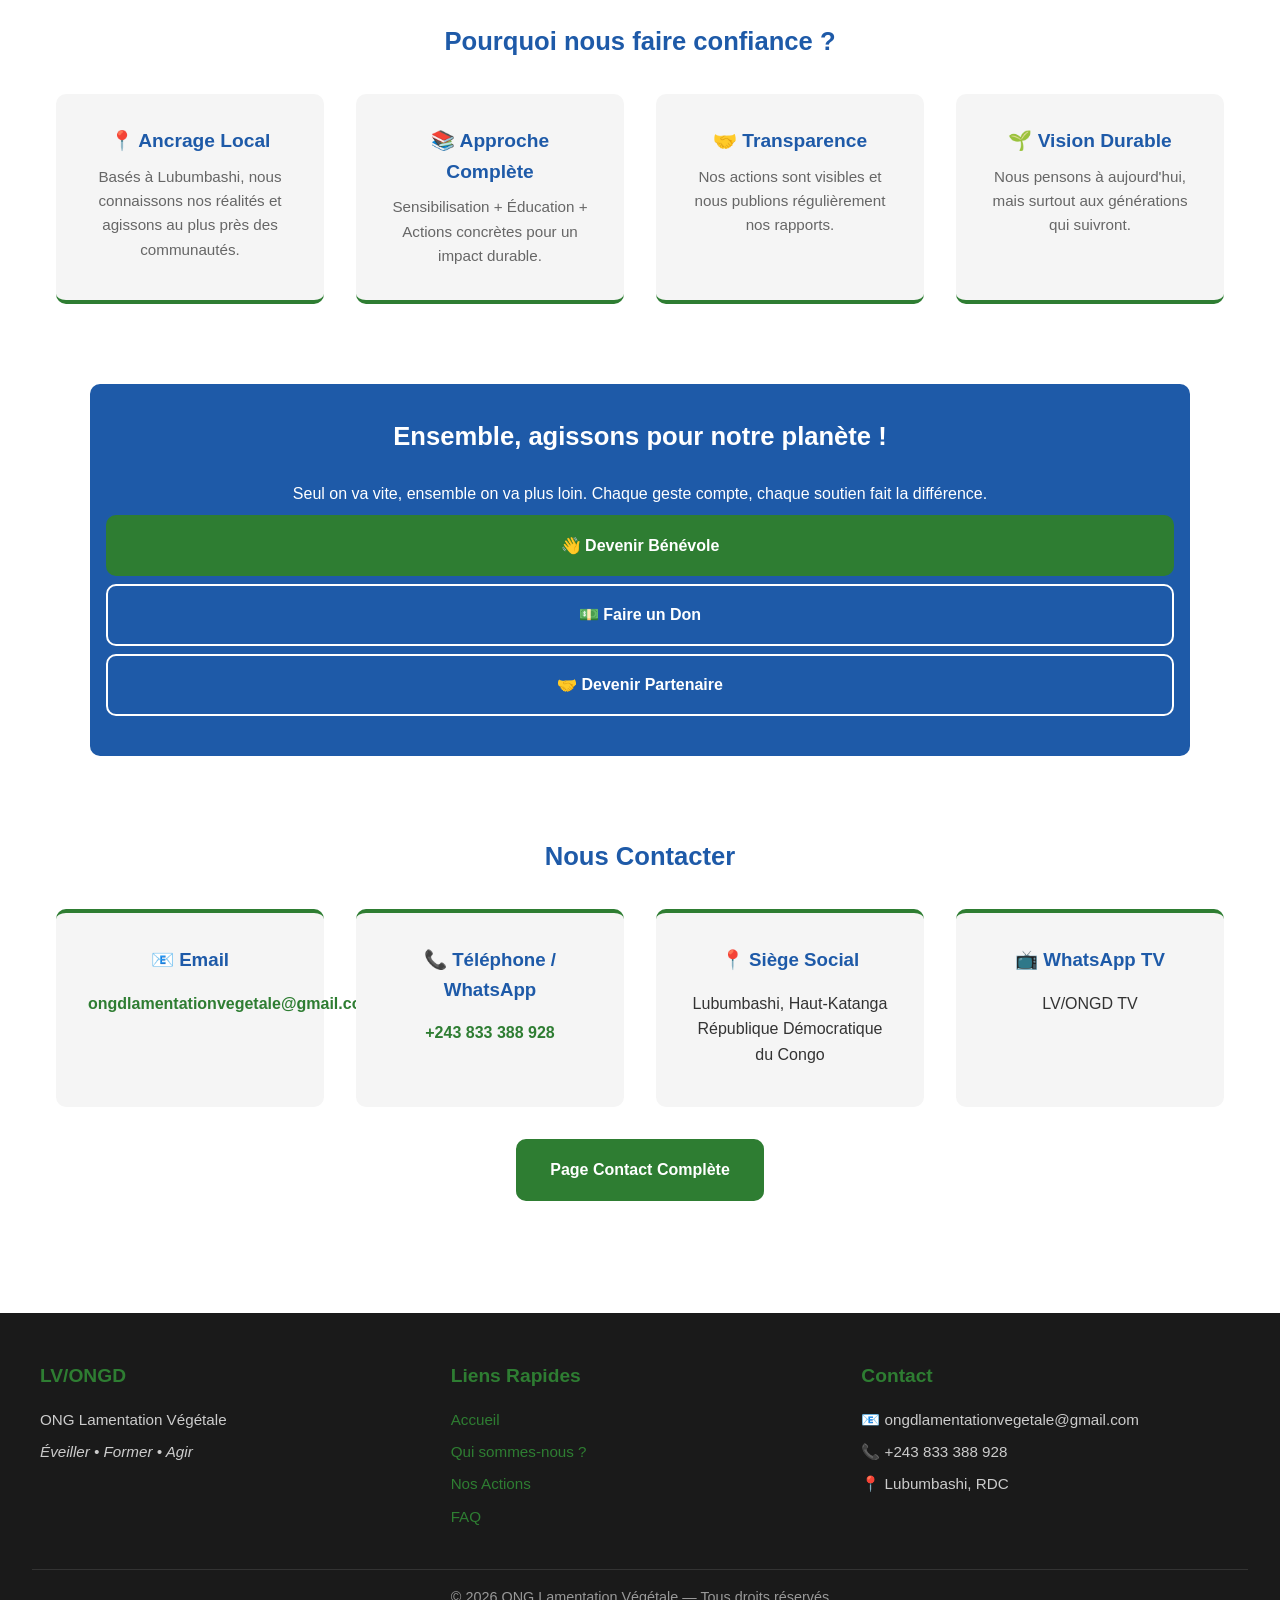
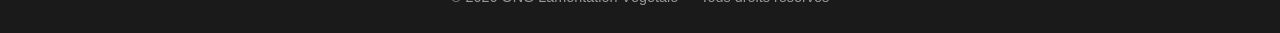
==== commit 33d2dc9f: "Revise title, meta description, and header/footer Updated the title and meta description for better " ====
--- a/index.html
+++ b/index.html
@@ -3,90 +3,182 @@
 <head>
     <meta charset="UTF-8">
     <meta name="viewport" content="width=device-width, initial-scale=1.0">
-    <title>ONG Lamentation Végétale (LV/ONGD)</title>
-    <meta name="description" content="ONG Lamentation Végétale : protection de l'environnement, biodiversité et climat.">
+    <title>ONG Lamentation Végétale — Éveiller • Former • Agir</title>
+    <meta name="description" content="ONG Lamentation Végétale (LV/ONGD) - Protection de l'environnement, biodiversité et climat à Lubumbashi, RDC.">
     <link rel="stylesheet" href="assets/css/style.css">
     <link rel="icon" href="assets/images/logo.png">
 </head>
 <body>
 
+<!-- ========== EN-TÊTE ========== -->
 <header>
     <nav>
-    <a href="index.html">
-        <img src="assets/images/logo.png" alt="Logo LV/ONGD" class="logo">
-    </a>
-    <button class="menu-toggle" onclick="toggleMenu()" aria-label="Menu">☰</button>
-    <ul id="menu">
-        <li><a href="index.html">Accueil</a></li>
-        <li><a href="qui-sommes-nous.html">Qui sommes-nous ?</a></li>
-        <li><a href="nos-actions.html">Nos Actions</a></li>
-        <li><a href="nous-soutenir.html">Nous Soutenir</a></li>
-        <li><a href="faq.html">FAQ</a></li>
-        <li><a href="contact.html">Contact</a></li>
-    </ul>
-        </nav>
+        <a href="index.html">
+            <img src="assets/images/logo.png" alt="Logo LV/ONGD" class="logo">
+        </a>
+        <button class="menu-toggle" onclick="toggleMenu()" aria-label="Menu">☰</button>
+        <ul id="menu">
+            <li><a href="index.html" class="active">Accueil</a></li>
+            <li><a href="qui-sommes-nous.html">Qui sommes-nous ?</a></li>
+            <li><a href="nos-actions.html">Nos Actions</a></li>
+            <li><a href="nous-soutenir.html">Nous Soutenir</a></li>
+            <li><a href="faq.html">FAQ</a></li>
+            <li><a href="contact.html">Contact</a></li>
+        </ul>
+    </nav>
 </header>
 
+<!-- ========== BANNIÈRE ========== -->
 <section class="hero">
-    <h1>ONG Lamentation Végétale</h1>
-    <p class="devise">Éveiller - Former - Agir</p>
-    <p class="slogan">Un environnement sain et restauré pour les générations présentes et futures.</p>
-    <a href="nous-soutenir.html" class="btn-primary">Rejoignez-nous</a>
+    <div class="hero-content">
+        <h1>ONG Lamentation Végétale</h1>
+        <p class="devise">Éveiller • Former • Agir</p>
+        <p class="slogan">Un environnement sain et restauré pour les générations présentes et futures.</p>
+        <div class="hero-buttons">
+            <a href="nos-actions.html" class="btn-primary">Découvrir nos actions</a>
+            <a href="nous-soutenir.html" class="btn-secondary">Nous soutenir</a>
+        </div>
+    </div>
 </section>
 
-<section class="presentation">
+<!-- ========== À PROPOS ========== -->
+<section class="a-propos">
     <h2>Qui sommes-nous ?</h2>
-    <p>Face à la déforestation, aux déchets et à la menace qui pèse sur notre biodiversité, l'ONG Lamentation Végétale se lève pour restaurer l'harmonie entre l'Homme et la Nature.</p>
-    <a href="qui-sommes-nous.html" class="btn-secondary">En savoir plus</a>
+    <p class="intro-text">Face à la déforestation, aux déchets et aux menaces qui pèsent sur notre biodiversité, l'<strong>ONG Lamentation Végétale</strong> se lève à Lubumbashi, dans le Haut-Katanga, pour restaurer l'harmonie entre l'Homme et la Nature.</p>
+    
+    <div class="mvv-container">
+        <div class="mvv-card">
+            <h3>🎯 Notre Mission</h3>
+            <p>Sensibiliser, éduquer et agir pour la protection de l'environnement et la conservation de la biodiversité.</p>
+        </div>
+        <div class="mvv-card">
+            <h3>🌟 Notre Vision</h3>
+            <p>Un environnement sain et restauré pour les générations présentes et futures.</p>
+        </div>
+        <div class="mvv-card">
+            <h3>💚 Nos Valeurs</h3>
+            <p>Intégrité • Transparence • Engagement • Collaboration • Respect de la Nature</p>
+        </div>
+    </div>
+    
+    <div class="text-center mt-2">
+        <a href="qui-sommes-nous.html" class="btn-outline">En savoir plus sur nous</a>
+    </div>
 </section>
 
+<!-- ========== DOMAINES ========== -->
 <section class="domaines">
     <h2>Nos Domaines d'Intervention</h2>
     <div class="cards">
         <div class="card">
             <h3>🌍 Protection de l'Environnement</h3>
+            <p>Lutte contre la déforestation, gestion des déchets et sensibilisation aux bonnes pratiques.</p>
         </div>
         <div class="card">
             <h3>🦋 Conservation de la Biodiversité</h3>
+            <p>Protection des espèces menacées, des habitats et des écosystèmes locaux.</p>
         </div>
         <div class="card">
             <h3>💧 Gestion des Ressources Naturelles</h3>
+            <p>Protection de l'eau, du sol et des forêts pour un usage durable et responsable.</p>
         </div>
         <div class="card">
             <h3>🌡️ Lutte contre le Changement Climatique</h3>
+            <p>Reboisement, restauration des sols et adaptation communautaire.</p>
         </div>
     </div>
 </section>
 
-<section class="cta">
-    <h2>Ensemble, agissons pour notre planète</h2>
-    <a href="nous-soutenir.html" class="btn-primary">Faire un don</a>
-    <a href="contact.html" class="btn-secondary">Devenir bénévole</a>
+<!-- ========== POURQUOI NOUS ========== -->
+<section class="pourquoi">
+    <h2>Pourquoi nous faire confiance ?</h2>
+    <div class="cards">
+        <div class="card">
+            <h3>📍 Ancrage Local</h3>
+            <p>Basés à Lubumbashi, nous connaissons nos réalités et agissons au plus près des communautés.</p>
+        </div>
+        <div class="card">
+            <h3>📚 Approche Complète</h3>
+            <p>Sensibilisation + Éducation + Actions concrètes pour un impact durable.</p>
+        </div>
+        <div class="card">
+            <h3>🤝 Transparence</h3>
+            <p>Nos actions sont visibles et nous publions régulièrement nos rapports.</p>
+        </div>
+        <div class="card">
+            <h3>🌱 Vision Durable</h3>
+            <p>Nous pensons à aujourd'hui, mais surtout aux générations qui suivront.</p>
+        </div>
+    </div>
 </section>
 
+<!-- ========== APPEL À L'ACTION ========== -->
+<section class="cta">
+    <h2>Ensemble, agissons pour notre planète !</h2>
+    <p>Seul on va vite, ensemble on va plus loin. Chaque geste compte, chaque soutien fait la différence.</p>
+    <div class="hero-buttons">
+        <a href="nous-soutenir.html" class="btn-primary">👋 Devenir Bénévole</a>
+        <a href="nous-soutenir.html" class="btn-secondary">💵 Faire un Don</a>
+        <a href="nous-soutenir.html" class="btn-secondary">🤝 Devenir Partenaire</a>
+    </div>
+</section>
+
+<!-- ========== CONTACT RAPIDE ========== -->
+<section class="contact-rapide">
+    <h2>Nous Contacter</h2>
+    <div class="contact-info">
+        <div class="contact-card">
+            <h3>📧 Email</h3>
+            <p><a href="mailto:ongdlamentationvegetale@gmail.com">ongdlamentationvegetale@gmail.com</a></p>
+        </div>
+        <div class="contact-card">
+            <h3>📞 Téléphone / WhatsApp</h3>
+            <p><a href="tel:+243833388928">+243 833 388 928</a></p>
+        </div>
+        <div class="contact-card">
+            <h3>📍 Siège Social</h3>
+            <p>Lubumbashi, Haut-Katanga<br>République Démocratique du Congo</p>
+        </div>
+        <div class="contact-card">
+            <h3>📺 WhatsApp TV</h3>
+            <p>LV/ONGD TV</p>
+        </div>
+    </div>
+    <div class="text-center mt-2">
+        <a href="contact.html" class="btn-primary">Page Contact Complète</a>
+    </div>
+</section>
+
+<!-- ========== PIED DE PAGE ========== -->
 <footer>
     <div class="footer-content">
         <div>
-            <h3>ONG Lamentation Végétale (LV/ONGD)</h3>
-            <p>Éveiller - Former - Agir</p>
+            <h3>LV/ONGD</h3>
+            <p>ONG Lamentation Végétale</p>
+            <p><em>Éveiller • Former • Agir</em></p>
+        </div>
+        <div>
+            <h3>Liens Rapides</h3>
+            <p><a href="index.html">Accueil</a></p>
+            <p><a href="qui-sommes-nous.html">Qui sommes-nous ?</a></p>
+            <p><a href="nos-actions.html">Nos Actions</a></p>
+            <p><a href="faq.html">FAQ</a></p>
         </div>
         <div>
             <h3>Contact</h3>
             <p>📧 ongdlamentationvegetale@gmail.com</p>
             <p>📞 +243 833 388 928</p>
-        </div>
-        <div>
-            <h3>Suivez-nous</h3>
-            <p>WhatsApp TV : LV/ONGD TV</p>
+            <p>📍 Lubumbashi, RDC</p>
         </div>
     </div>
-    <p class="copyright">© 2026 ONG Lamentation Végétale. Tous droits réservés.</p>
+    <p class="copyright">© 2026 ONG Lamentation Végétale — Tous droits réservés</p>
 </footer>
-    <script>
+
+<script>
 function toggleMenu() {
     document.getElementById('menu').classList.toggle('active');
 }
-                                                              </script>
+</script>
 
 </body>
 </html>
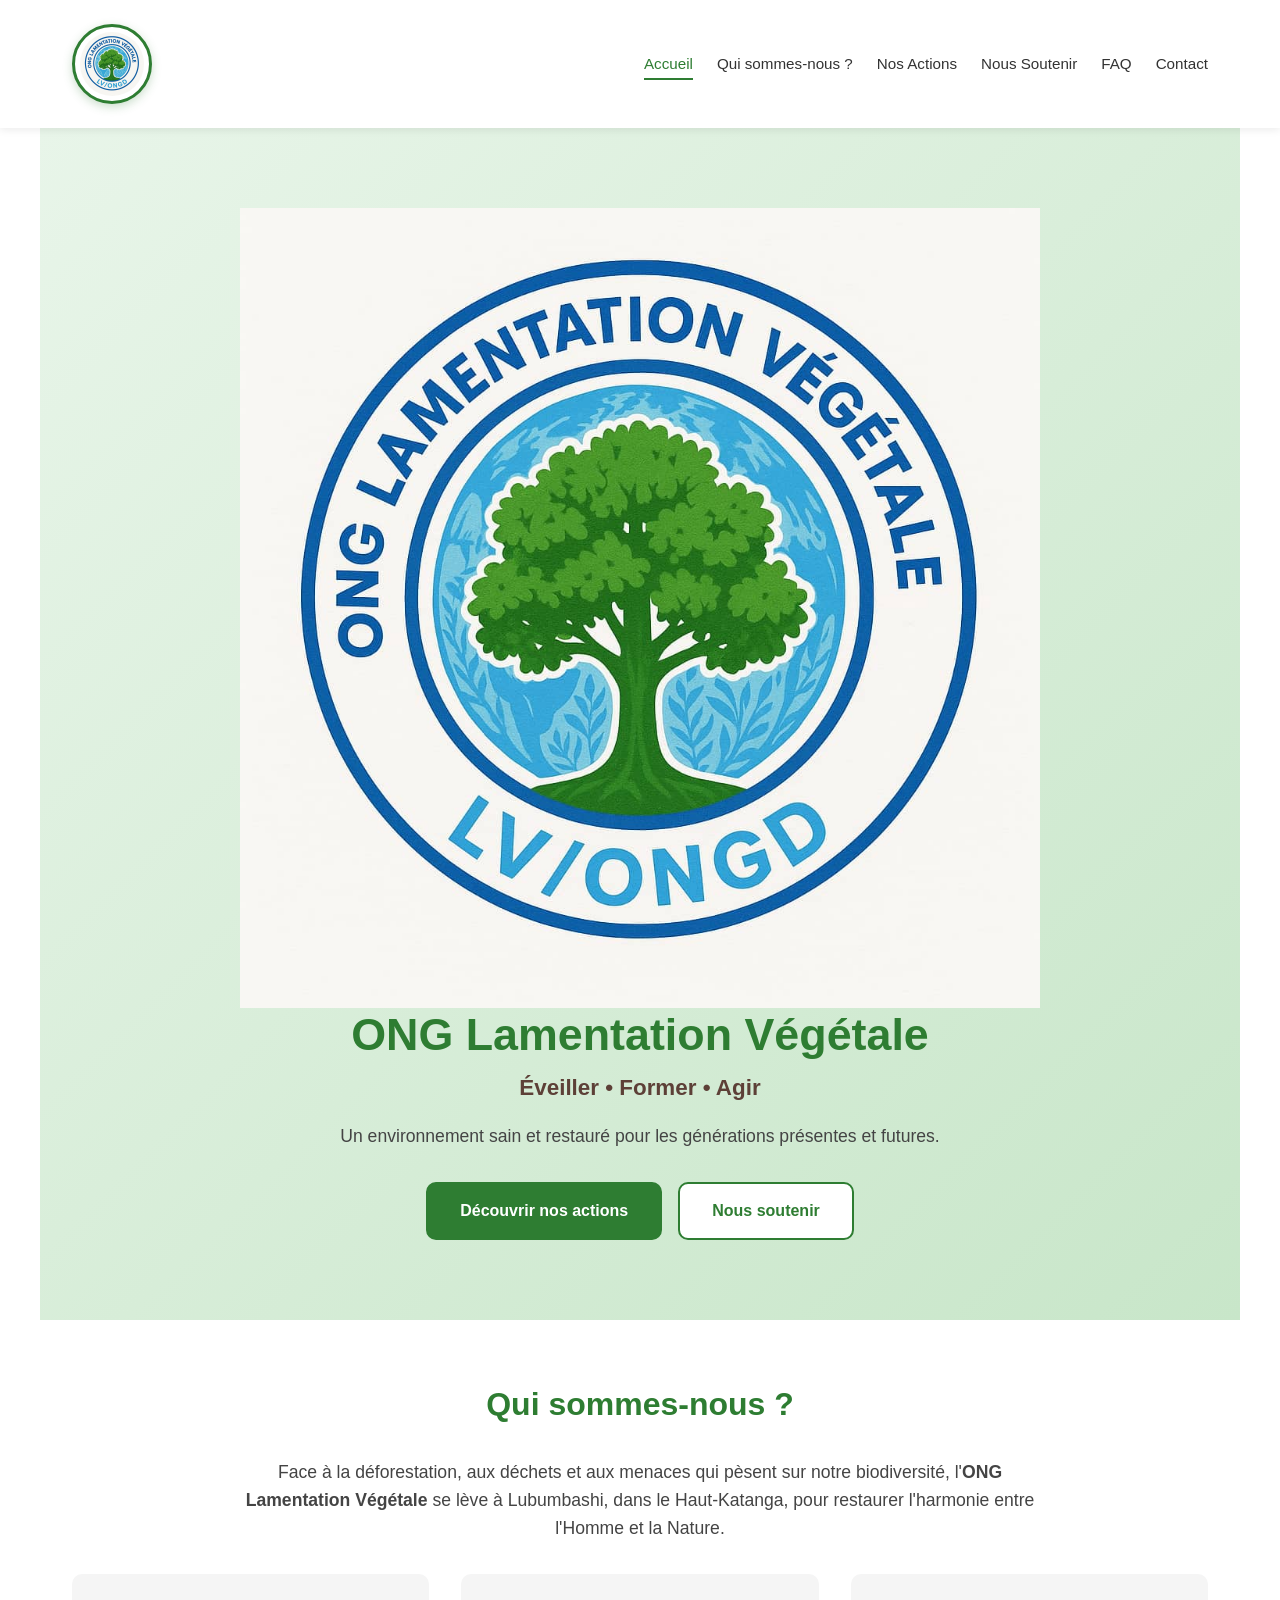
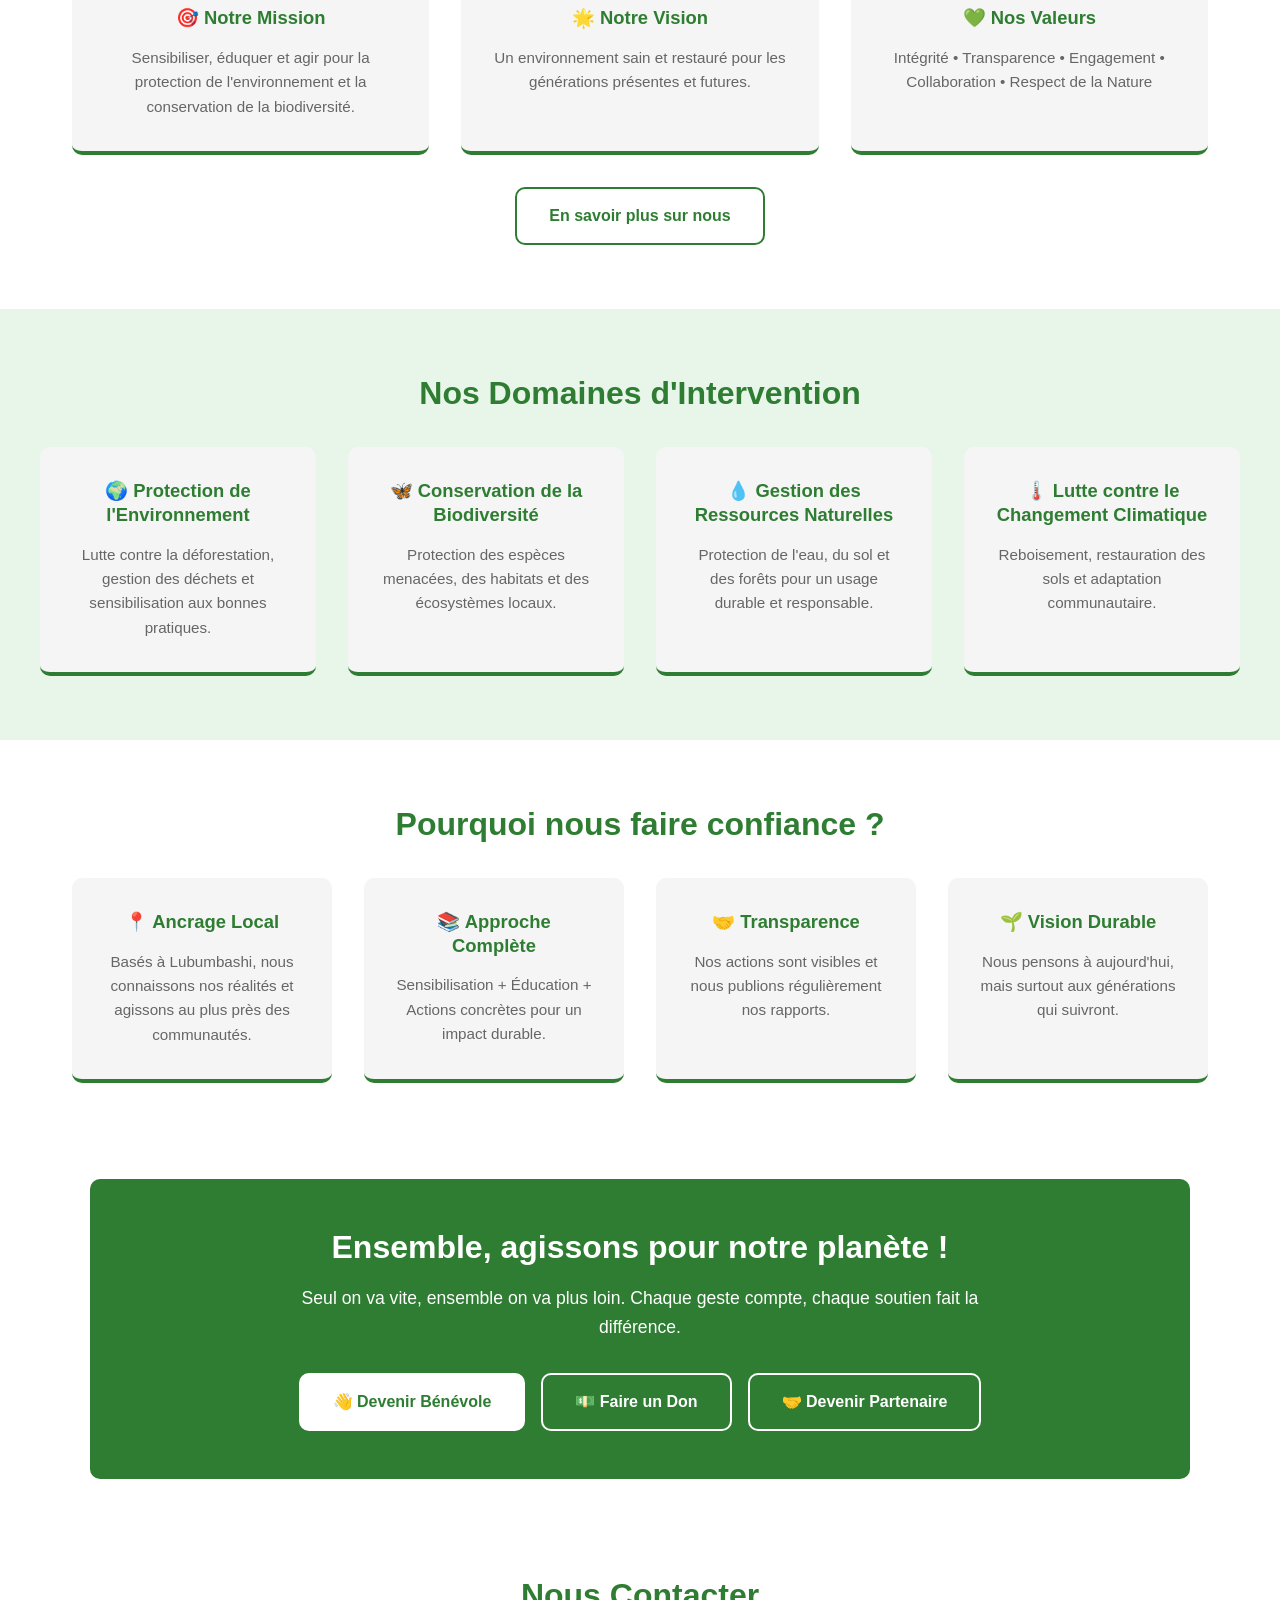
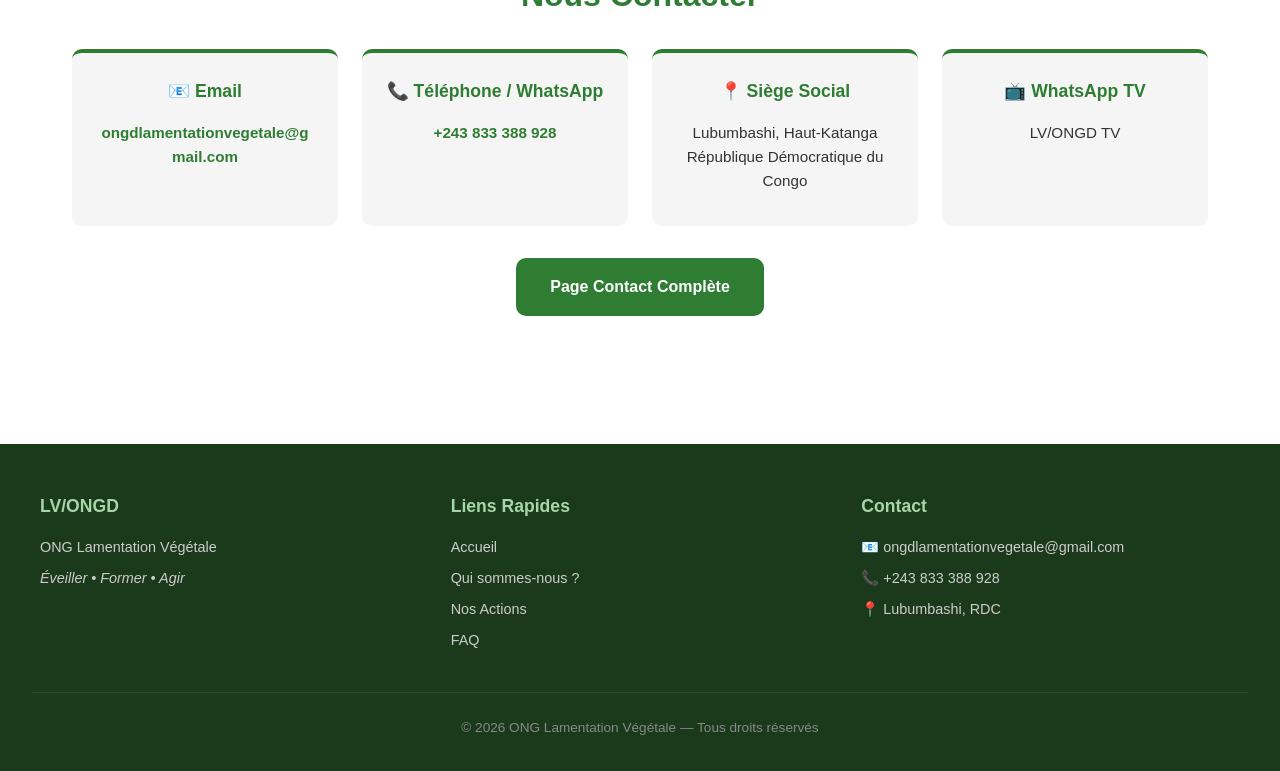
==== commit 35117e36: "Add logo image to hero section in index.html" ====
--- a/index.html
+++ b/index.html
@@ -31,6 +31,7 @@
 <!-- ========== BANNIÈRE ========== -->
 <section class="hero">
     <div class="hero-content">
+        <img src="assets/images/logo.png" alt="Logo LV/ONGD" class="hero-logo">
         <h1>ONG Lamentation Végétale</h1>
         <p class="devise">Éveiller • Former • Agir</p>
         <p class="slogan">Un environnement sain et restauré pour les générations présentes et futures.</p>
--- a/assets/css/style.css
+++ b/assets/css/style.css
@@ -1,22 +1,25 @@
 /* ============================================
    ONG LAMENTATION VÉGÉTALE (LV/ONGD)
-   Feuille de style principale
+   Feuille de style unifiée - Version Pro
    ============================================ */
 
 /* --------------------------------------------
-   1. VARIABLES GLOBALES
+   1. VARIABLES
    -------------------------------------------- */
 :root {
-    --bleu-fonce: #1E5AA8;
-    --bleu-clair: #4A90D9;
-    --vert: #2E7D32;
-    --vert-fonce: #1B5E20;
+    --vert-fonce: #2E7D32;
+    --vert-principal: #2E7D32;
+    --vert-moyen: #43A047;
+    --vert-clair: #4CAF50;
+    --vert-tres-clair: #E8F5E9;
+    --marron: #5D4037;
+    --bleu: #1565C0;
     --blanc: #FFFFFF;
-    --gris-clair: #F5F5F5;
+    --gris: #F5F5F5;
     --gris-moyen: #E0E0E0;
     --texte: #333333;
     --texte-clair: #666666;
-    --ombre: 0 2px 5px rgba(0,0,0,0.1);
+    --ombre: 0 2px 8px rgba(0,0,0,0.08);
     --ombre-forte: 0 4px 15px rgba(0,0,0,0.15);
     --radius: 10px;
     --transition: all 0.3s ease;
@@ -36,10 +39,11 @@
 }
 
 body {
-    font-family: 'Open Sans', 'Segoe UI', Arial, sans-serif;
+    font-family: 'Segoe UI', Tahoma, Geneva, Verdana, sans-serif;
     color: var(--texte);
     line-height: 1.6;
     background: var(--blanc);
+    overflow-x: hidden;
 }
 
 img {
@@ -49,17 +53,17 @@
 }
 
 a {
-    color: var(--bleu-fonce);
+    color: var(--vert-fonce);
     text-decoration: none;
     transition: var(--transition);
 }
 
 a:hover {
-    color: var(--vert);
-}
-
-/* --------------------------------------------
-   3. EN-TÊTE & NAVIGATION
+    color: var(--vert-clair);
+}
+
+/* --------------------------------------------
+   3. EN-TÊTE
    -------------------------------------------- */
 header {
     background: var(--blanc);
@@ -70,152 +74,207 @@
 }
 
 nav {
+    max-width: 1200px;
+    margin: 0 auto;
+    padding: 1rem 2rem;
     display: flex;
     justify-content: space-between;
     align-items: center;
-    padding: 1rem 2rem;
-    max-width: 1200px;
-    margin: 0 auto;
-}
-
+    flex-wrap: wrap;
+}
+
+/* Logo avec bordure circulaire */
 .logo {
-    height: 60px;
-    width: auto;
+    height: 80px;
+    width: 80px;
+    border-radius: 50%;
+    border: 3px solid var(--vert-fonce);
+    padding: 5px;
+    background: var(--blanc);
+    box-shadow: 0 3px 10px rgba(46, 125, 50, 0.25);
+    transition: var(--transition);
+    object-fit: contain;
+}
+
+.logo:hover {
+    transform: scale(1.05);
+    box-shadow: 0 5px 20px rgba(46, 125, 50, 0.4);
+}
+
+.menu-toggle {
+    display: none;
+    background: none;
+    border: none;
+    font-size: 1.8rem;
+    color: var(--vert-fonce);
+    cursor: pointer;
+    padding: 0.5rem;
 }
 
 nav ul {
     display: flex;
     list-style: none;
-    gap: 2rem;
+    gap: 1.5rem;
+    align-items: center;
 }
 
 nav a {
     text-decoration: none;
-    color: var(--bleu-fonce);
-    font-weight: 600;
-    font-size: 1rem;
+    color: var(--texte);
+    font-weight: 500;
+    font-size: 0.95rem;
     padding: 0.5rem 0;
     position: relative;
     transition: var(--transition);
 }
 
-nav a:hover {
-    color: var(--vert);
-}
-
-nav a::after {
+nav a:hover,
+nav a.active {
+    color: var(--vert-fonce);
+}
+
+nav a.active::after {
     content: '';
     position: absolute;
     bottom: 0;
     left: 0;
-    width: 0;
+    width: 100%;
     height: 2px;
-    background: var(--vert);
-    transition: width 0.3s;
-}
-
-nav a:hover::after {
-    width: 100%;
+    background: var(--vert-fonce);
 }
 
 /* --------------------------------------------
    4. BANNIÈRE (HERO)
    -------------------------------------------- */
 .hero {
-    background: linear-gradient(135deg, var(--bleu-fonce), var(--vert));
-    color: var(--blanc);
-    padding: 6rem 2rem;
+    background: linear-gradient(135deg, var(--vert-tres-clair) 0%, #C8E6C9 100%);
+    padding: 5rem 2rem;
     text-align: center;
 }
 
+.hero-content {
+    max-width: 800px;
+    margin: 0 auto;
+}
+
 .hero h1 {
-    font-size: 3rem;
+    font-size: 2.8rem;
+    color: var(--vert-fonce);
+    margin-bottom: 0.5rem;
+    line-height: 1.2;
+}
+
+.devise {
+    font-size: 1.4rem;
+    color: var(--marron);
     margin-bottom: 1rem;
-    font-weight: 800;
-}
-
-.devise {
-    font-size: 1.5rem;
-    font-weight: bold;
-    margin-bottom: 1rem;
-    letter-spacing: 2px;
+    font-weight: 600;
 }
 
 .slogan {
-    font-size: 1.2rem;
+    font-size: 1.1rem;
+    color: #444;
     margin-bottom: 2rem;
     max-width: 700px;
     margin-left: auto;
     margin-right: auto;
 }
 
-/* --------------------------------------------
-   5. BOUTONS
+.hero-buttons {
+    display: flex;
+    gap: 1rem;
+    justify-content: center;
+    flex-wrap: wrap;
+}
+
+/* --------------------------------------------
+   5. PAGE HEADER (pages internes)
+   -------------------------------------------- */
+.page-header {
+    background: linear-gradient(135deg, var(--vert-fonce), var(--vert-moyen));
+    color: var(--blanc);
+    padding: 4rem 2rem;
+    text-align: center;
+}
+
+.page-header h1 {
+    font-size: 2.2rem;
+    margin-bottom: 0.5rem;
+    font-weight: 800;
+}
+
+.page-header p {
+    font-size: 1.1rem;
+    opacity: 0.95;
+}
+
+/* --------------------------------------------
+   6. BOUTONS
    -------------------------------------------- */
 .btn-primary {
     display: inline-block;
-    background: var(--vert);
-    color: var(--blanc);
-    padding: 1rem 2rem;
+    background: var(--vert-fonce);
+    color: var(--blanc);
+    padding: 0.9rem 2rem;
     border-radius: var(--radius);
     text-decoration: none;
-    font-weight: bold;
+    font-weight: 600;
     transition: var(--transition);
-    border: 2px solid var(--vert);
+    border: 2px solid var(--vert-fonce);
     cursor: pointer;
     font-size: 1rem;
 }
 
 .btn-primary:hover {
-    background: var(--vert-fonce);
-    border-color: var(--vert-fonce);
+    background: #1B5E20;
+    border-color: #1B5E20;
+    color: var(--blanc);
     transform: translateY(-2px);
     box-shadow: var(--ombre-forte);
-    color: var(--blanc);
 }
 
 .btn-secondary {
     display: inline-block;
-    background: transparent;
-    color: var(--blanc);
-    border: 2px solid var(--blanc);
-    padding: 1rem 2rem;
+    background: var(--blanc);
+    color: var(--vert-fonce);
+    border: 2px solid var(--vert-fonce);
+    padding: 0.9rem 2rem;
     border-radius: var(--radius);
     text-decoration: none;
-    font-weight: bold;
+    font-weight: 600;
     transition: var(--transition);
     cursor: pointer;
     font-size: 1rem;
 }
 
 .btn-secondary:hover {
-    background: var(--blanc);
-    color: var(--bleu-fonce);
+    background: var(--vert-fonce);
+    color: var(--blanc);
     transform: translateY(-2px);
 }
 
 .btn-outline {
     display: inline-block;
     background: transparent;
-    color: var(--bleu-fonce);
-    border: 2px solid var(--bleu-fonce);
-    padding: 1rem 2rem;
+    color: var(--vert-fonce);
+    border: 2px solid var(--vert-fonce);
+    padding: 0.9rem 2rem;
     border-radius: var(--radius);
     text-decoration: none;
-    font-weight: bold;
+    font-weight: 600;
     transition: var(--transition);
     cursor: pointer;
     font-size: 1rem;
 }
 
 .btn-outline:hover {
-    background: var(--bleu-fonce);
+    background: var(--vert-fonce);
     color: var(--blanc);
     transform: translateY(-2px);
 }
 
 /* --------------------------------------------
-   6. SECTIONS GÉNÉRALES
+   7. SECTIONS
    -------------------------------------------- */
 section {
     padding: 4rem 2rem;
@@ -225,31 +284,18 @@
 
 section h2 {
     font-size: 2rem;
-    color: var(--bleu-fonce);
+    color: var(--vert-fonce);
     margin-bottom: 2rem;
     text-align: center;
-}
-
-/* --------------------------------------------
-   7. PAGE HEADER (pour pages internes)
-   -------------------------------------------- */
-.page-header {
-    background: linear-gradient(135deg, var(--bleu-fonce), var(--vert));
-    color: var(--blanc);
-    padding: 4rem 2rem;
+    line-height: 1.3;
+}
+
+.intro-text {
     text-align: center;
-    max-width: 100%;
-}
-
-.page-header h1 {
-    font-size: 2.5rem;
-    margin-bottom: 0.5rem;
-    font-weight: 800;
-}
-
-.page-header p {
-    font-size: 1.2rem;
-    opacity: 0.95;
+    max-width: 800px;
+    margin: 0 auto 2rem;
+    font-size: 1.1rem;
+    color: #444;
 }
 
 /* --------------------------------------------
@@ -262,30 +308,29 @@
 }
 
 .content h2 {
-    color: var(--bleu-fonce);
+    color: var(--vert-fonce);
     margin-top: 2rem;
     margin-bottom: 1rem;
-    font-size: 1.8rem;
+    font-size: 1.7rem;
     text-align: left;
-    border-bottom: 3px solid var(--vert);
+    border-bottom: 3px solid var(--vert-fonce);
     padding-bottom: 0.5rem;
 }
 
 .content h3 {
-    color: var(--vert);
+    color: var(--vert-moyen);
     margin-top: 1.5rem;
     margin-bottom: 0.5rem;
-    font-size: 1.3rem;
+    font-size: 1.2rem;
 }
 
 .content p {
     margin-bottom: 1rem;
-    text-align: justify;
     font-size: 1.05rem;
 }
 
 .content ul {
-    margin-left: 2rem;
+    margin-left: 1.5rem;
     margin-bottom: 1.5rem;
 }
 
@@ -295,83 +340,78 @@
 }
 
 /* --------------------------------------------
-   9. CITATION (BLOCKQUOTE)
+   9. BLOCKQUOTE
    -------------------------------------------- */
 blockquote {
-    background: var(--gris-clair);
-    border-left: 5px solid var(--vert);
-    padding: 1.5rem;
+    background: var(--vert-tres-clair);
+    border-left: 5px solid var(--vert-fonce);
+    padding: 1.2rem;
     margin: 1.5rem 0;
     font-style: italic;
-    font-size: 1.2rem;
-    color: var(--bleu-fonce);
+    font-size: 1.1rem;
+    color: var(--vert-fonce);
     border-radius: 0 var(--radius) var(--radius) 0;
 }
 
 /* --------------------------------------------
-   10. BOÎTE DEVISE
-   -------------------------------------------- */
-.devise-box {
-    background: var(--gris-clair);
-    padding: 2rem;
-    border-radius: var(--radius);
-    text-align: center;
-    margin: 2rem 0;
-    border: 2px solid var(--vert);
-}
-
-.devise-box h3 {
-    color: var(--bleu-fonce);
-    font-size: 1.5rem;
-    margin-bottom: 1rem;
-    letter-spacing: 2px;
-}
-
-.devise-box p {
-    text-align: center;
-    margin-bottom: 0.5rem;
-}
-
-/* --------------------------------------------
-   11. CARTES (Domaines d'intervention)
-   -------------------------------------------- */
+   10. CARTES (MVV + Domaines)
+   -------------------------------------------- */
+.mvv-container,
 .cards {
     display: grid;
     grid-template-columns: repeat(auto-fit, minmax(250px, 1fr));
     gap: 2rem;
-}
-
+    margin-top: 2rem;
+}
+
+.mvv-card,
 .card {
-    background: var(--gris-clair);
+    background: var(--gris);
     padding: 2rem;
     border-radius: var(--radius);
     text-align: center;
     transition: var(--transition);
-    border-bottom: 4px solid var(--vert);
-}
-
+    border-bottom: 4px solid var(--vert-fonce);
+}
+
+.mvv-card:hover,
 .card:hover {
     transform: translateY(-5px);
     box-shadow: var(--ombre-forte);
     background: var(--blanc);
 }
 
+.mvv-card h3,
 .card h3 {
-    color: var(--bleu-fonce);
-    font-size: 1.2rem;
-    margin-bottom: 0.5rem;
-}
-
+    color: var(--vert-fonce);
+    margin-bottom: 1rem;
+    font-size: 1.15rem;
+    line-height: 1.3;
+}
+
+.mvv-card p,
 .card p {
     color: var(--texte-clair);
     font-size: 0.95rem;
 }
 
-/* --------------------------------------------
-   12. APPEL À L'ACTION (CTA)
+/* Section domaines avec fond */
+.domaines {
+    background: var(--vert-tres-clair);
+    max-width: 100%;
+    padding: 4rem 2rem;
+}
+
+.domaines .cards {
+    max-width: 1200px;
+    margin: 0 auto;
+}
+
+/* --------------------------------------------
+   11. CTA
    -------------------------------------------- */
 .cta {
-    background: var(--bleu-fonce);
+    background: var(--vert-fonce);
     color: var(--blanc);
     text-align: center;
     border-radius: var(--radius);
@@ -382,53 +422,97 @@
 
 .cta h2 {
     color: var(--blanc);
-    margin-bottom: 1.5rem;
-}
-
-.cta a {
-    margin: 0.5rem;
-}
-
-/* --------------------------------------------
-   13. GALERIE PHOTOS
-   -------------------------------------------- */
-.galerie {
+    margin-bottom: 1rem;
+}
+
+.cta p {
+    font-size: 1.1rem;
+    margin-bottom: 2rem;
+    max-width: 700px;
+    margin-left: auto;
+    margin-right: auto;
+}
+
+.cta .btn-primary {
+    background: var(--blanc);
+    color: var(--vert-fonce);
+    border-color: var(--blanc);
+}
+
+.cta .btn-primary:hover {
+    background: #F0F0F0;
+    border-color: #F0F0F0;
+    color: var(--vert-fonce);
+}
+
+.cta .btn-secondary {
+    background: transparent;
+    color: var(--blanc);
+    border-color: var(--blanc);
+}
+
+.cta .btn-secondary:hover {
+    background: var(--blanc);
+    color: var(--vert-fonce);
+}
+
+/* --------------------------------------------
+   12. CONTACT
+   -------------------------------------------- */
+.contact-info {
     display: grid;
-    grid-template-columns: repeat(auto-fit, minmax(250px, 1fr));
-    gap: 1rem;
-    padding: 2rem 0;
-}
-
-.galerie img {
-    width: 100%;
-    height: 250px;
-    object-fit: cover;
-    border-radius: var(--radius);
-    transition: var(--transition);
-    cursor: pointer;
-}
-
-.galerie img:hover {
-    transform: scale(1.05);
-    box-shadow: var(--ombre-forte);
-}
-
-/* --------------------------------------------
-   14. FORMULAIRES
+    grid-template-columns: repeat(auto-fit, minmax(220px, 1fr));
+    gap: 1.5rem;
+    margin: 2rem 0;
+}
+
+.contact-card {
+    background: var(--gris);
+    padding: 1.5rem;
+    border-radius: var(--radius);
+    text-align: center;
+    border-top: 4px solid var(--vert-fonce);
+    word-wrap: break-word;
+    overflow-wrap: break-word;
+}
+
+.contact-card h3 {
+    color: var(--vert-fonce);
+    margin-bottom: 1rem;
+    font-size: 1.1rem;
+}
+
+.contact-card p {
+    margin-bottom: 0.5rem;
+    font-size: 0.95rem;
+    word-wrap: break-word;
+    overflow-wrap: break-word;
+}
+
+.contact-card a {
+    color: var(--vert-fonce);
+    font-weight: 600;
+    word-wrap: break-word;
+    overflow-wrap: break-word;
+}
+
+/* --------------------------------------------
+   13. FORMULAIRES
    -------------------------------------------- */
 form {
     max-width: 600px;
     margin: 2rem auto;
     padding: 2rem;
-    background: var(--gris-clair);
+    background: var(--gris);
     border-radius: var(--radius);
 }
 
 form label {
     display: block;
     margin-bottom: 0.5rem;
-    color: var(--bleu-fonce);
+    color: var(--vert-fonce);
     font-weight: 600;
+    font-size: 0.95rem;
 }
 
 form input,
@@ -442,13 +526,14 @@
     font-size: 1rem;
     font-family: inherit;
     transition: var(--transition);
+    background: var(--blanc);
 }
 
 form input:focus,
 form textarea:focus,
 form select:focus {
     outline: none;
-    border-color: var(--vert);
+    border-color: var(--vert-fonce);
     box-shadow: 0 0 0 3px rgba(46, 125, 50, 0.1);
 }
 
@@ -463,26 +548,28 @@
 }
 
 /* --------------------------------------------
-   15. FAQ (Accordéon)
+   14. FAQ
    -------------------------------------------- */
 .faq-item {
-    background: var(--gris-clair);
+    background: var(--gris);
     border-radius: var(--radius);
     margin-bottom: 1rem;
     overflow: hidden;
-    border-left: 5px solid var(--vert);
+    border-left: 5px solid var(--vert-fonce);
+    transition: var(--transition);
+}
+
+.faq-item:hover {
+    box-shadow: var(--ombre);
 }
 
 .faq-question {
-    padding: 1.5rem;
+    padding: 1.2rem;
     font-weight: 700;
-    color: var(--bleu-fonce);
+    color: var(--vert-fonce);
     cursor: pointer;
-    font-size: 1.1rem;
-    display: flex;
-    justify-content: space-between;
-    align-items: center;
-    transition: var(--transition);
+    font-size: 1rem;
+    line-height: 1.4;
 }
 
 .faq-question:hover {
@@ -490,105 +577,166 @@
 }
 
 .faq-answer {
-    padding: 0 1.5rem 1.5rem;
+    padding: 0 1.2rem 1.2rem;
     color: var(--texte);
-    font-size: 1rem;
+    font-size: 0.95rem;
     line-height: 1.7;
-}
-
-/* --------------------------------------------
-   16. CONTACT INFO
-   -------------------------------------------- */
-.contact-info {
+    display: none;
+}
+
+.faq-item:hover .faq-answer {
+    display: block;
+}
+
+/* --------------------------------------------
+   15. BOÎTES DON / BÉNÉVOLAT / PARTENARIAT
+   -------------------------------------------- */
+.don-box {
+    background: var(--gris);
+    padding: 1.5rem;
+    border-radius: var(--radius);
+    margin: 1.5rem 0;
+    border-left: 5px solid var(--vert-fonce);
+}
+
+.don-box h4 {
+    color: var(--vert-fonce);
+    font-size: 1.1rem;
+    margin-bottom: 1rem;
+}
+
+.don-box p {
+    margin-bottom: 0.5rem;
+    text-align: left;
+    font-size: 0.95rem;
+}
+
+.don-box ul {
+    margin-left: 1.2rem;
+    margin-bottom: 1.5rem;
+}
+
+.don-box li {
+    margin-bottom: 0.5rem;
+    font-size: 0.95rem;
+}
+
+.don-box .btn-primary {
+    margin-top: 1rem;
+}
+
+.share-box {
+    background: var(--vert-fonce);
+    color: var(--blanc);
+    padding: 1.5rem;
+    border-radius: var(--radius);
+    text-align: center;
+    margin: 1.5rem 0;
+    word-wrap: break-word;
+    overflow-wrap: break-word;
+}
+
+.share-box a {
+    color: var(--blanc);
+    text-decoration: underline;
+    font-weight: bold;
+    word-wrap: break-word;
+    overflow-wrap: break-word;
+}
+
+.share-box a:hover {
+    color: #C8E6C9;
+}
+
+/* --------------------------------------------
+   16. GALERIE
+   -------------------------------------------- */
+.galerie {
     display: grid;
     grid-template-columns: repeat(auto-fit, minmax(250px, 1fr));
-    gap: 2rem;
-    margin: 2rem 0;
-}
-
-.contact-card {
-    background: var(--gris-clair);
-    padding: 2rem;
-    border-radius: var(--radius);
-    text-align: center;
-    border-top: 4px solid var(--vert);
-}
-
-.contact-card h3 {
-    color: var(--bleu-fonce);
-    margin-bottom: 1rem;
-}
-
-.contact-card p {
-    color: var(--texte);
-    margin-bottom: 0.5rem;
-}
-
-.contact-card a {
-    color: var(--vert);
-    font-weight: 600;
+    gap: 1rem;
+    padding: 2rem 0;
+}
+
+.galerie img {
+    width: 100%;
+    height: 250px;
+    object-fit: cover;
+    border-radius: var(--radius);
+    transition: var(--transition);
+    cursor: pointer;
+}
+
+.galerie img:hover {
+    transform: scale(1.05);
+    box-shadow: var(--ombre-forte);
 }
 
 /* --------------------------------------------
    17. PIED DE PAGE
    -------------------------------------------- */
 footer {
-    background: #1a1a1a;
-    color: var(--blanc);
-    padding: 3rem 2rem 1rem;
+    background: #1b3a1c;
+    color: var(--blanc);
+    padding: 3rem 2rem 1.5rem;
     margin-top: 4rem;
 }
 
 .footer-content {
-    display: grid;
-    grid-template-columns: repeat(auto-fit, minmax(250px, 1fr));
-    gap: 2rem;
     max-width: 1200px;
     margin: 0 auto;
+    display: grid;
+    grid-template-columns: repeat(auto-fit, minmax(220px, 1fr));
+    gap: 2rem;
+    margin-bottom: 2rem;
 }
 
 footer h3 {
-    color: var(--vert);
+    color: #A5D6A7;
     margin-bottom: 1rem;
-    font-size: 1.2rem;
+    font-size: 1.1rem;
 }
 
 footer p {
     margin-bottom: 0.5rem;
     color: #CCCCCC;
-    font-size: 0.95rem;
+    font-size: 0.9rem;
+    word-wrap: break-word;
+    overflow-wrap: break-word;
 }
 
 footer a {
-    color: var(--vert);
+    color: #CCCCCC;
+    word-wrap: break-word;
+    overflow-wrap: break-word;
+    display: block;
+    margin-bottom: 0.3rem;
 }
 
 footer a:hover {
-    color: var(--bleu-clair);
+    color: var(--blanc);
 }
 
 .copyright {
     text-align: center;
     margin-top: 2rem;
-    padding-top: 1rem;
-    border-top: 1px solid #333;
-    color: #999999;
-    font-size: 0.9rem;
-}
-/* Bouton hamburger - caché sur PC */
-.menu-toggle {
-    display: none;
-    background: none;
-    border: none;
-    font-size: 1.8rem;
-    color: var(--bleu-fonce);
-    cursor: pointer;
-    padding: 0.5rem;
-    line-height: 1;
-}
-
-/* --------------------------------------------
-   18. RESPONSIVE (Mobile & Tablette)
+    padding-top: 1.5rem;
+    border-top: 1px solid #2c522e;
+    color: #888;
+    font-size: 0.85rem;
+}
+
+/* --------------------------------------------
+   18. UTILITAIRES
+   -------------------------------------------- */
+.text-center { text-align: center; }
+.mt-1 { margin-top: 1rem; }
+.mt-2 { margin-top: 2rem; }
+.mb-1 { margin-bottom: 1rem; }
+.mb-2 { margin-bottom: 2rem; }
+
+/* --------------------------------------------
+   19. RESPONSIVE - TABLETTE
    -------------------------------------------- */
 @media (max-width: 768px) {
     nav {
@@ -597,8 +745,9 @@
     }
     
     .logo {
-        height: 45px;
-    }
+    height: 65px;
+    width: 65px;
+}
     
     .menu-toggle {
         display: block;
@@ -637,7 +786,7 @@
         font-size: 1rem;
     }
     
-    nav a::after {
+    nav a.active::after {
         display: none;
     }
     
@@ -685,30 +834,37 @@
         padding: 2rem 1.2rem;
     }
     
-    .cta a {
-        display: block;
-        margin: 0.5rem 0;
+    .cta h2 {
+        font-size: 1.3rem;
+    }
+    
+    .hero-buttons {
+        flex-direction: column;
+    }
+    
+    .hero-buttons a {
         width: 100%;
         text-align: center;
     }
     
+    .cards,
+    .mvv-container,
+    .contact-info {
+        grid-template-columns: 1fr;
+    }
+    
     .galerie {
         grid-template-columns: 1fr;
     }
     
+    .galerie img {
+        height: 200px;
+    }
+    
     form {
         padding: 1.5rem;
     }
     
-    .cards {
-        grid-template-columns: 1fr;
-    }
-    
-    .contact-info {
-        grid-template-columns: 1fr;
-    }
-    
-    /* FOOTER MOBILE */
     .footer-content {
         grid-template-columns: 1fr;
         text-align: center;
@@ -718,86 +874,11 @@
     footer {
         padding: 2rem 1.2rem 1rem;
     }
-    
-    footer h3 {
-        margin-top: 0.5rem;
-    }
-}
-    
-    .logo {
-        height: 50px;
-    }
-    
-    nav ul {
-        flex-direction: column;
-        text-align: center;
-        gap: 0.5rem;
-        width: 100%;
-    }
-    
-    nav a {
-        display: block;
-        padding: 0.5rem;
-    }
-    
-    .hero {
-        padding: 4rem 1rem;
-    }
-    
-    .hero h1 {
-        font-size: 2rem;
-    }
-    
-    .devise {
-        font-size: 1.2rem;
-    }
-    
-    .slogan {
-        font-size: 1rem;
-    }
-    
-    .page-header {
-        padding: 3rem 1rem;
-    }
-    
-    .page-header h1 {
-        font-size: 1.8rem;
-    }
-    
-    section {
-        padding: 3rem 1rem;
-    }
-    
-    section h2 {
-        font-size: 1.6rem;
-    }
-    
-    .content {
-        padding: 2rem 1rem;
-    }
-    
-    .content h2 {
-        font-size: 1.5rem;
-    }
-    
-    .cta {
-        padding: 2rem 1rem;
-    }
-    
-    .cta a {
-        display: block;
-        margin: 0.5rem 0;
-    }
-    
-    .galerie {
-        grid-template-columns: 1fr;
-    }
-    
-    form {
-        padding: 1.5rem;
-    }
-}
-
+}
+
+/* --------------------------------------------
+   20. RESPONSIVE - PETIT MOBILE
+   -------------------------------------------- */
 @media (max-width: 480px) {
     .hero h1 {
         font-size: 1.6rem;
@@ -805,7 +886,14 @@
     
     .devise {
         font-size: 1rem;
-        letter-spacing: 1px;
+    }
+    
+    .page-header h1 {
+        font-size: 1.5rem;
+    }
+    
+    section h2 {
+        font-size: 1.3rem;
     }
     
     .btn-primary,
@@ -815,141 +903,8 @@
         width: 100%;
         text-align: center;
         margin: 0.5rem 0;
-    }
-}
-
-/* --------------------------------------------
-   19. UTILITAIRES
-   -------------------------------------------- */
-.text-center {
-    text-align: center;
-}
-
-.mt-1 { margin-top: 1rem; }
-.mt-2 { margin-top: 2rem; }
-.mb-1 { margin-bottom: 1rem; }
-.mb-2 { margin-bottom: 2rem; }
-
-.highlight {
-    color: var(--vert);
-    font-weight: bold;
-}
-
-/* --------------------------------------------
-   20. ANIMATIONS
-   -------------------------------------------- */
-@keyframes fadeIn {
-    from {
-        opacity: 0;
-        transform: translateY(20px);
-    }
-    to {
-        opacity: 1;
-        transform: translateY(0);
-    }
-}
-
-.hero h1,
-.hero .devise,
-.hero .slogan {
-    animation: fadeIn 1s ease-out;
-}
-
-.card {
-    animation: fadeIn 0.6s ease-out;
-}
-/* --------------------------------------------
-   BOÎTE DE DON / BÉNÉVOLAT / PARTENARIAT
-   -------------------------------------------- */
-.don-box {
-    background: var(--gris-clair);
-    padding: 2rem;
-    border-radius: var(--radius);
-    margin: 1.5rem 0;
-    border-left: 5px solid var(--vert);
-}
-
-.don-box h4 {
-    color: var(--bleu-fonce);
-    font-size: 1.2rem;
-    margin-bottom: 1rem;
-}
-
-.don-box p {
-    margin-bottom: 0.5rem;
-    text-align: left;
-}
-
-.don-box ul {
-    margin-left: 1.5rem;
-    margin-bottom: 1.5rem;
-}
-
-.don-box li {
-    margin-bottom: 0.5rem;
-}
-
-.don-box .btn-primary {
-    margin-top: 1rem;
-}
-
-.share-box {
-    background: var(--bleu-fonce);
-    color: var(--blanc);
-    padding: 1.5rem;
-    border-radius: var(--radius);
-    text-align: center;
-    margin: 1.5rem 0;
-}
-
-.share-box a {
-    color: var(--blanc);
-    text-decoration: underline;
-    font-weight: bold;
-}
-
-.share-box a:hover {
-    color: #FFD700;
-   }
-/* --------------------------------------------
-   FAQ - ACCORDÉON
-   -------------------------------------------- */
-.faq-item {
-    background: var(--gris-clair);
-    border-radius: var(--radius);
-    margin-bottom: 1rem;
-    overflow: hidden;
-    border-left: 5px solid var(--vert);
-    transition: var(--transition);
-}
-
-.faq-item:hover {
-    box-shadow: var(--ombre);
-}
-
-.faq-question {
-    padding: 1.5rem;
-    font-weight: 700;
-    color: var(--bleu-fonce);
-    cursor: pointer;
-    font-size: 1.1rem;
-    transition: var(--transition);
-}
-
-.faq-question:hover {
-    background: var(--gris-moyen);
-}
-
-.faq-answer {
-    padding: 0 1.5rem 1.5rem;
-    color: var(--texte);
-    font-size: 1rem;
-    line-height: 1.7;
-    display: none;
-}
-
-.faq-item:hover .faq-answer {
-    display: block;
+        padding: 0.9rem 1.5rem;
+    }
 }
 
 /* --------------------------------------------
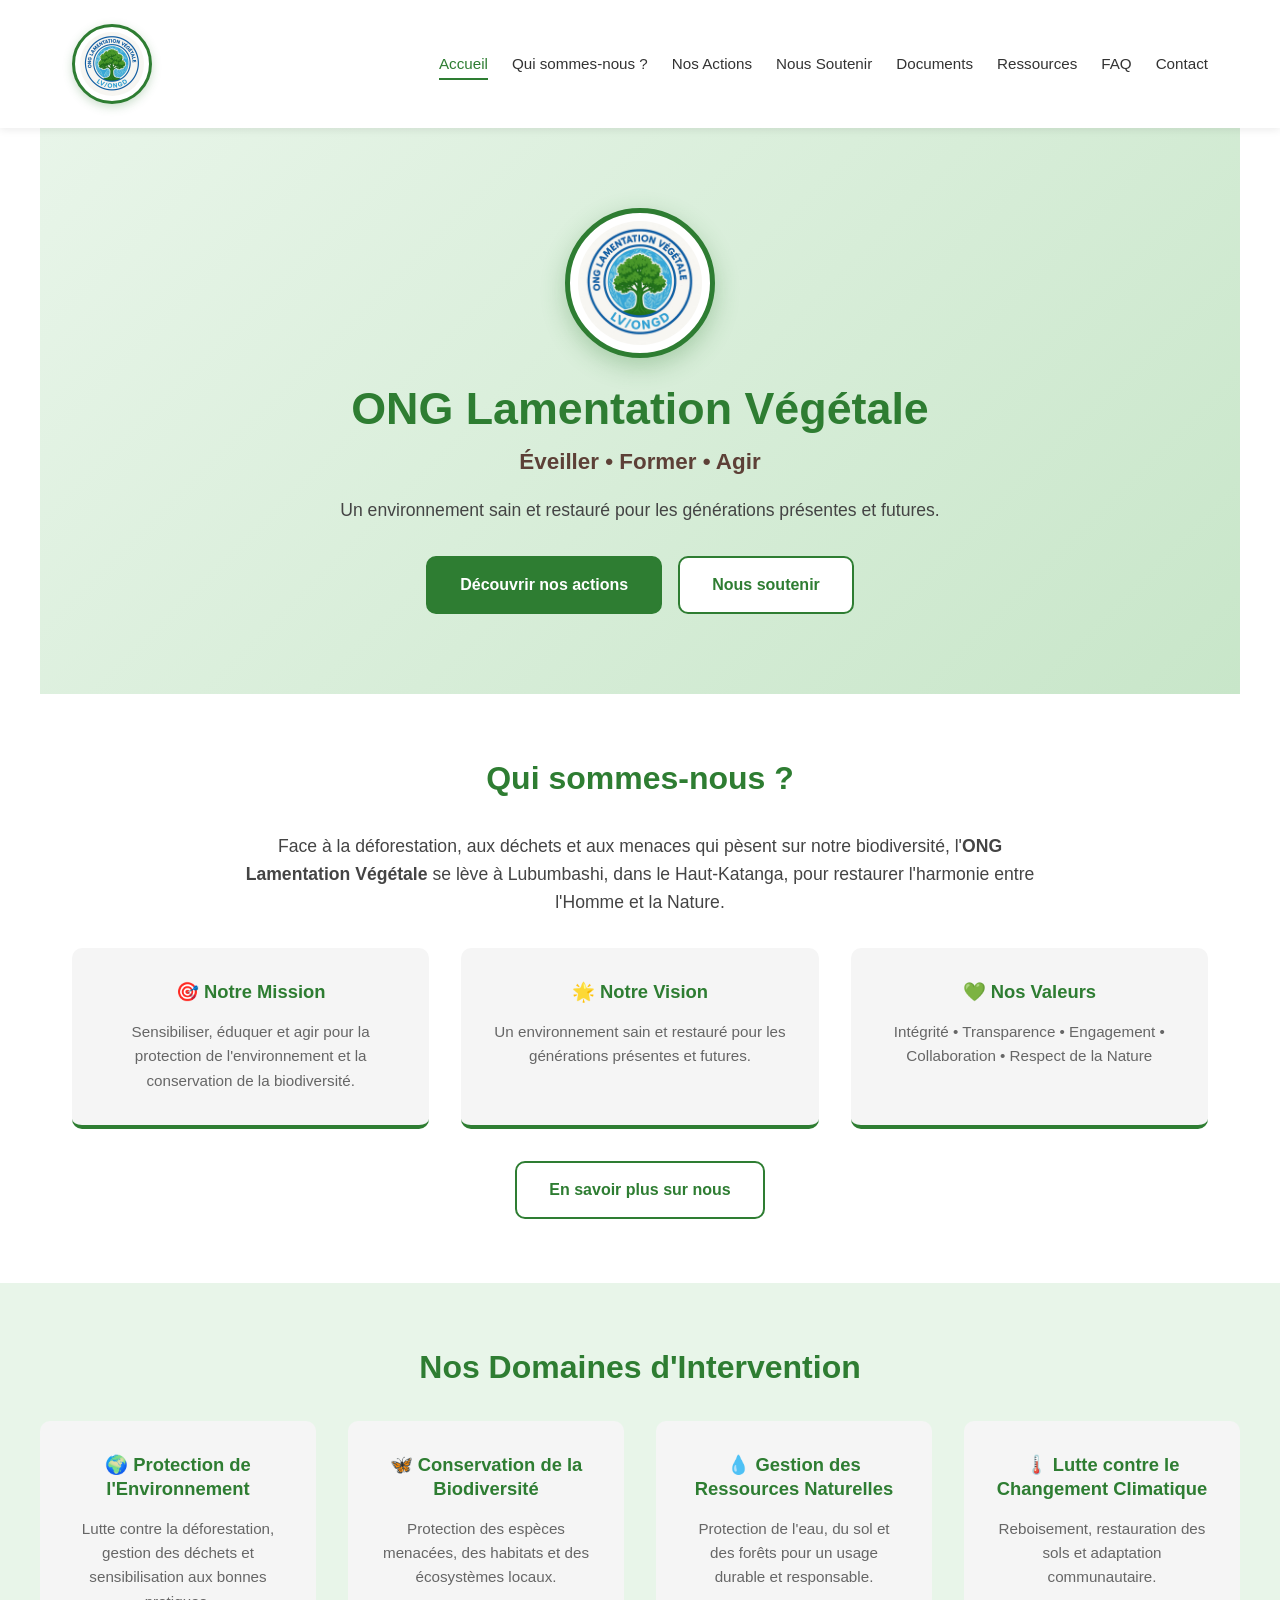
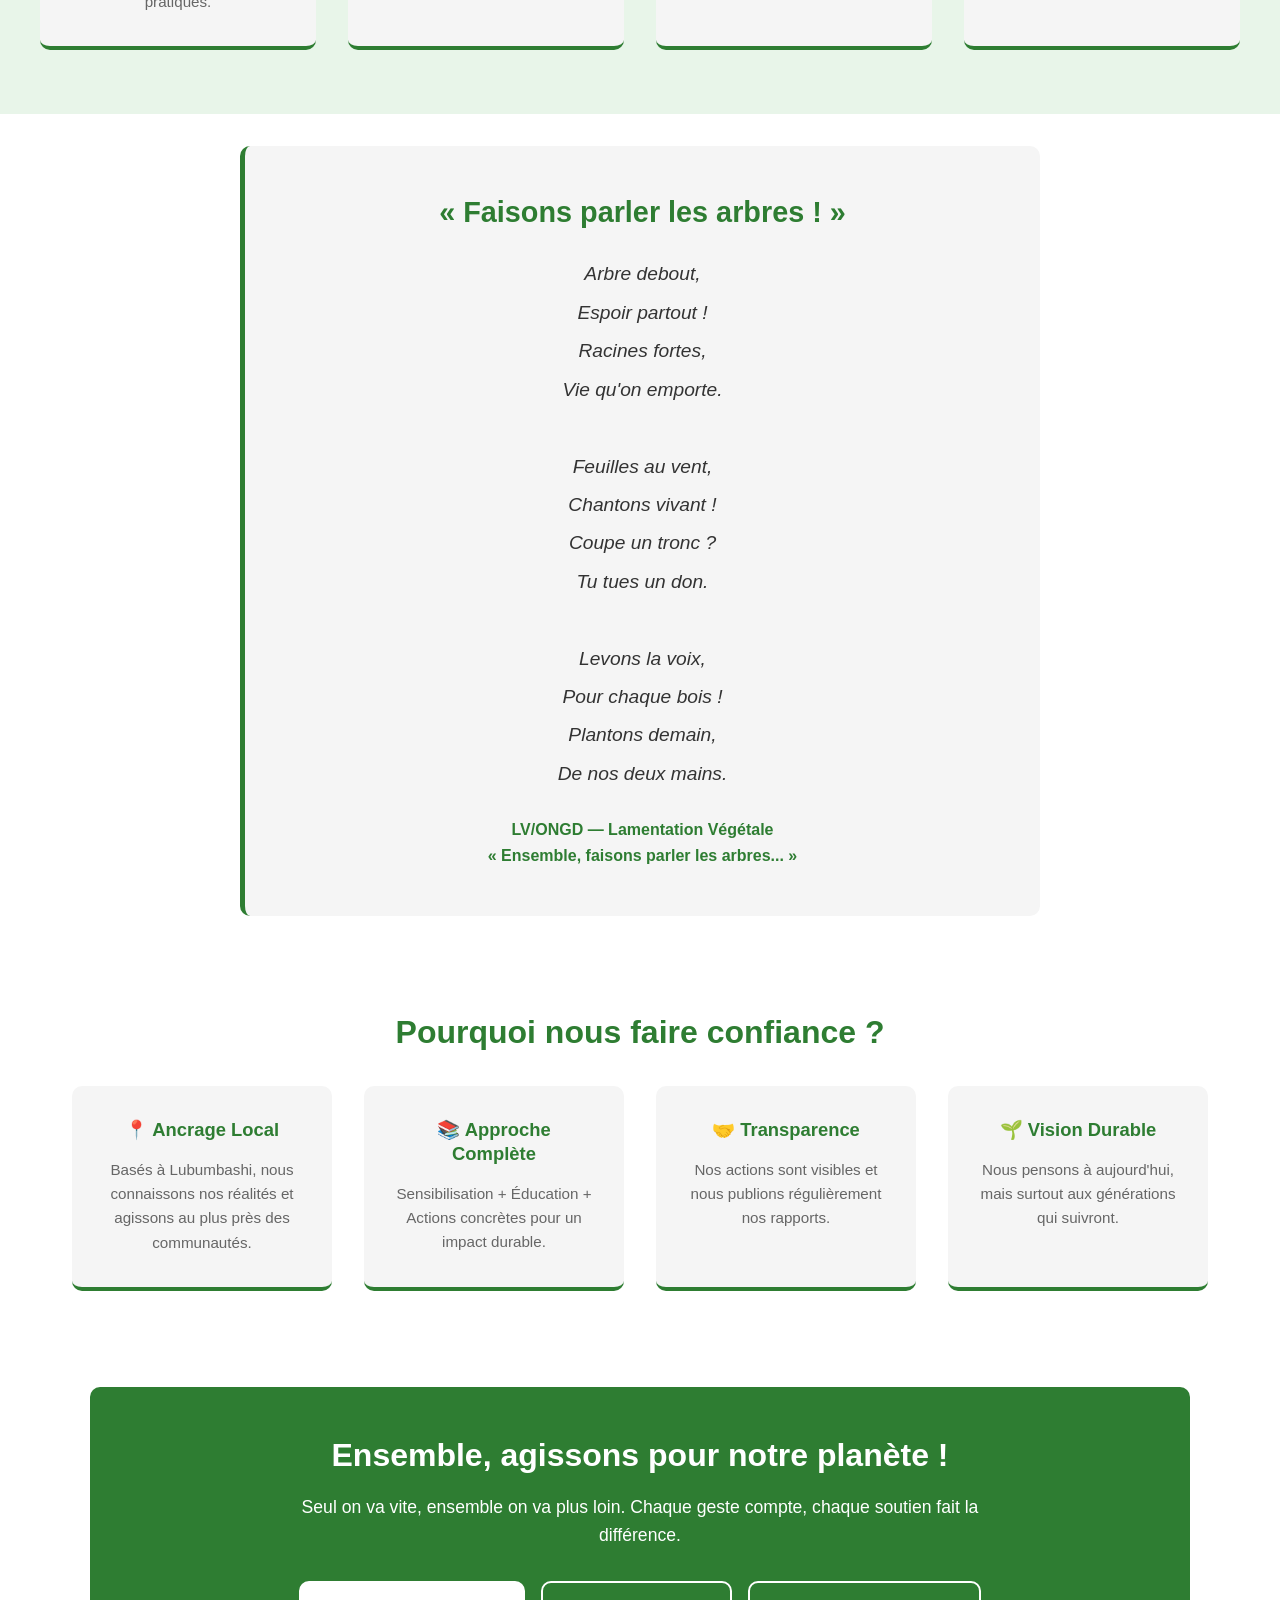
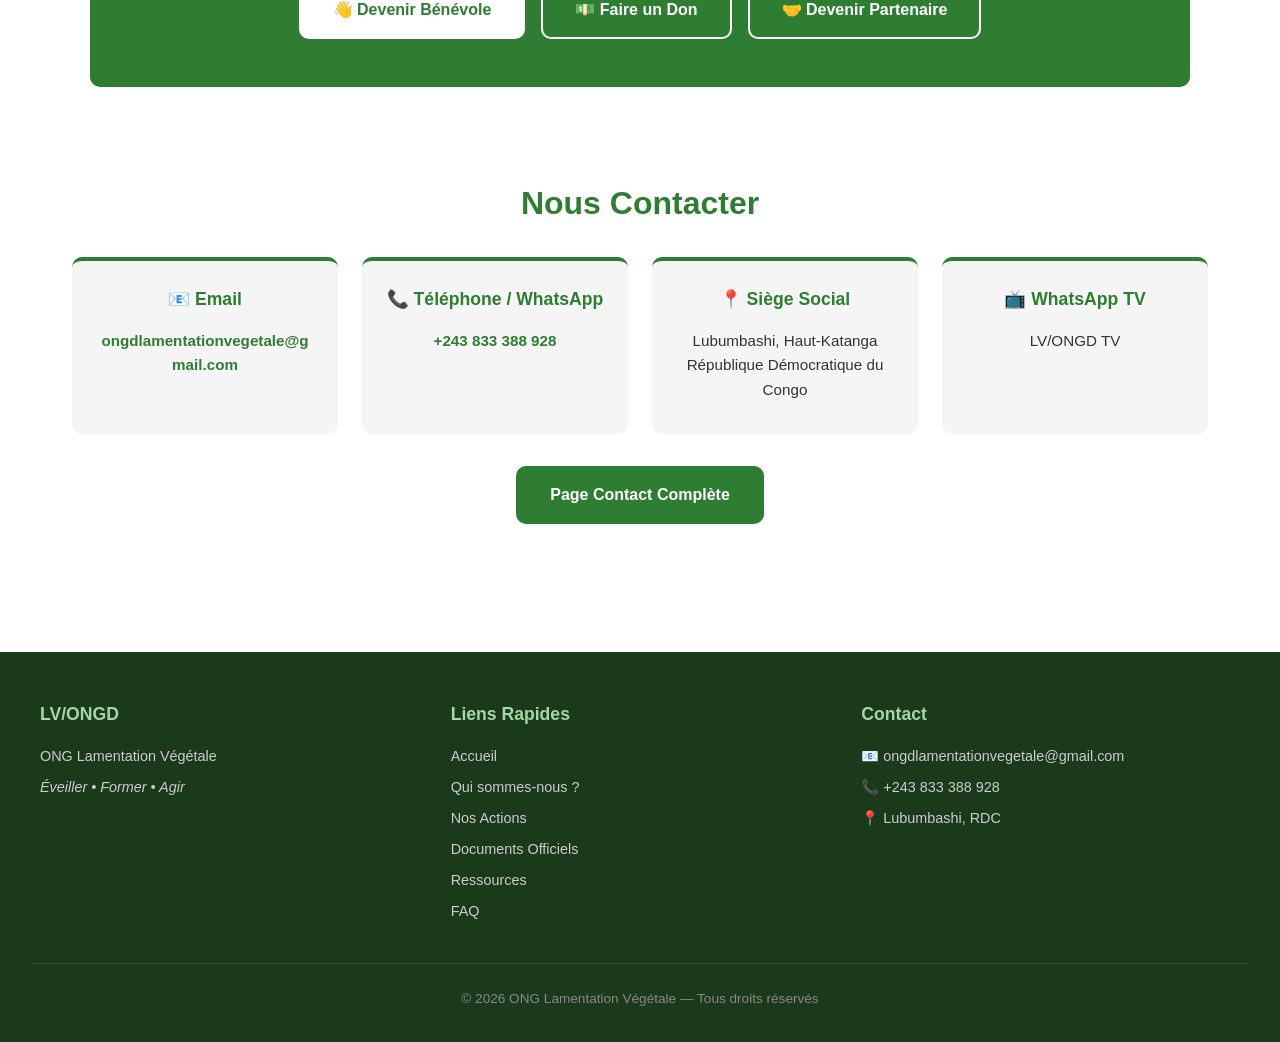
==== commit b6e69b51: "Update index.html" ====
--- a/index.html
+++ b/index.html
@@ -22,6 +22,8 @@
             <li><a href="qui-sommes-nous.html">Qui sommes-nous ?</a></li>
             <li><a href="nos-actions.html">Nos Actions</a></li>
             <li><a href="nous-soutenir.html">Nous Soutenir</a></li>
+            <li><a href="documents.html">Documents</a></li>
+            <li><a href="ressources.html">Ressources</a></li>
             <li><a href="faq.html">FAQ</a></li>
             <li><a href="contact.html">Contact</a></li>
         </ul>
@@ -90,6 +92,26 @@
     </div>
 </section>
 
+<!-- ========== POÈME OFFICIEL ========== -->
+<section class="poeme-section" style="background: #F5F5F5; padding: 3rem 2rem; border-radius: 10px; margin: 2rem auto; max-width: 800px; text-align: center; border-left: 5px solid #2E7D32;">
+    <h2 style="color: #2E7D32; font-size: 1.8rem; margin-bottom: 1.5rem;">« Faisons parler les arbres ! »</h2>
+    <p style="font-style: italic; font-size: 1.2rem; line-height: 2; color: #333;">
+        Arbre debout,<br>
+        Espoir partout !<br>
+        Racines fortes,<br>
+        Vie qu'on emporte.<br><br>
+        Feuilles au vent,<br>
+        Chantons vivant !<br>
+        Coupe un tronc ?<br>
+        Tu tues un don.<br><br>
+        Levons la voix,<br>
+        Pour chaque bois !<br>
+        Plantons demain,<br>
+        De nos deux mains.
+    </p>
+    <p style="margin-top: 1.5rem; font-weight: bold; color: #2E7D32;">LV/ONGD — Lamentation Végétale<br>« Ensemble, faisons parler les arbres... »</p>
+</section>
+
 <!-- ========== POURQUOI NOUS ========== -->
 <section class="pourquoi">
     <h2>Pourquoi nous faire confiance ?</h2>
@@ -163,6 +185,8 @@
             <p><a href="index.html">Accueil</a></p>
             <p><a href="qui-sommes-nous.html">Qui sommes-nous ?</a></p>
             <p><a href="nos-actions.html">Nos Actions</a></p>
+            <p><a href="documents.html">Documents Officiels</a></p>
+            <p><a href="ressources.html">Ressources</a></p>
             <p><a href="faq.html">FAQ</a></p>
         </div>
         <div>
@@ -182,4 +206,4 @@
 </script>
 
 </body>
-</html>
+</html>
--- a/assets/css/style.css
+++ b/assets/css/style.css
@@ -164,6 +164,20 @@
     line-height: 1.2;
 }
 
+/* Logo géant sur la page d'accueil */
+.hero-logo {
+    width: 150px;
+    height: 150px;
+    margin: 0 auto 1.5rem;
+    border-radius: 50%;
+    border: 5px solid var(--vert-fonce);
+    padding: 8px;
+    background: var(--blanc);
+    box-shadow: 0 8px 25px rgba(46, 125, 50, 0.3);
+    object-fit: contain;
+    animation: fadeIn 1s ease-out;
+}
+
 .devise {
     font-size: 1.4rem;
     color: var(--marron);
@@ -736,7 +750,7 @@
 .mb-2 { margin-bottom: 2rem; }
 
 /* --------------------------------------------
-   19. RESPONSIVE - TABLETTE
+   19. RESPONSIVE - MOBILE (max 768px)
    -------------------------------------------- */
 @media (max-width: 768px) {
     nav {
@@ -745,9 +759,9 @@
     }
     
     .logo {
-    height: 65px;
-    width: 65px;
-}
+        height: 65px;
+        width: 65px;
+    }
     
     .menu-toggle {
         display: block;
@@ -794,6 +808,12 @@
         padding: 3rem 1.5rem;
     }
     
+    .hero-logo {
+        width: 110px;
+        height: 110px;
+        border-width: 4px;
+    }
+    
     .hero h1 {
         font-size: 1.9rem;
     }
@@ -847,14 +867,19 @@
         text-align: center;
     }
     
+    /* ⚠️ FORCER 1 COLONNE SUR MOBILE */
     .cards,
     .mvv-container,
-    .contact-info {
-        grid-template-columns: 1fr;
+    .contact-info,
+    .contact-grid,
+    .domaines-grid,
+    .pourquoi-list {
+        grid-template-columns: 1fr !important;
+        gap: 1.2rem !important;
     }
     
     .galerie {
-        grid-template-columns: 1fr;
+        grid-template-columns: 1fr !important;
     }
     
     .galerie img {
@@ -866,7 +891,7 @@
     }
     
     .footer-content {
-        grid-template-columns: 1fr;
+        grid-template-columns: 1fr !important;
         text-align: center;
         gap: 1.5rem;
     }
@@ -877,11 +902,130 @@
 }
 
 /* --------------------------------------------
-   20. RESPONSIVE - PETIT MOBILE
+   19.5. RESPONSIVE - TABLETTE (769px à 1024px)
+   -------------------------------------------- */
+@media (min-width: 769px) and (max-width: 1024px) {
+    nav {
+        padding: 1rem 1.5rem;
+    }
+    
+    .logo {
+        height: 70px;
+        width: 70px;
+    }
+    
+    nav ul {
+        gap: 1rem;
+    }
+    
+    nav a {
+        font-size: 0.9rem;
+    }
+    
+    .hero {
+        padding: 4rem 2rem;
+    }
+    
+    .hero-content {
+        max-width: 700px;
+    }
+    
+    .hero-logo {
+        width: 120px;
+        height: 120px;
+    }
+    
+    .hero h1 {
+        font-size: 2.4rem;
+    }
+    
+    .devise {
+        font-size: 1.2rem;
+    }
+    
+    .slogan {
+        font-size: 1rem;
+    }
+    
+    section {
+        padding: 3rem 1.5rem;
+    }
+    
+    section h2 {
+        font-size: 1.8rem;
+    }
+    
+    /* 2 colonnes sur tablette */
+    .cards,
+    .mvv-container,
+    .domaines-grid,
+    .pourquoi-list,
+    .contact-info,
+    .contact-grid {
+        grid-template-columns: repeat(2, 1fr) !important;
+        gap: 1.5rem !important;
+    }
+    
+    .card,
+    .mvv-card,
+    .domaine-card {
+        padding: 1.8rem !important;
+    }
+    
+    .card h3,
+    .mvv-card h3,
+    .domaine-card h3 {
+        font-size: 1.15rem;
+    }
+    
+    .galerie {
+        grid-template-columns: repeat(2, 1fr) !important;
+        gap: 1rem !important;
+    }
+    
+    .galerie img {
+        height: 220px;
+    }
+    
+    .cta {
+        padding: 3rem 2rem;
+    }
+    
+    .cta h2 {
+        font-size: 1.8rem;
+    }
+    
+    .content {
+        padding: 2.5rem 1.5rem;
+    }
+    
+    .content h2 {
+        font-size: 1.5rem;
+    }
+    
+    form {
+        max-width: 500px;
+    }
+    
+    .footer-content {
+        grid-template-columns: repeat(2, 1fr) !important;
+        gap: 2rem;
+        text-align: left;
+    }
+}
+
+/* --------------------------------------------
+   20. RESPONSIVE - PETIT MOBILE (max 480px)
    -------------------------------------------- */
 @media (max-width: 480px) {
     .hero h1 {
         font-size: 1.6rem;
+    }
+    
+    .hero-logo {
+        width: 110px;
+        height: 110px;
+        border-width: 4px;
     }
     
     .devise {
